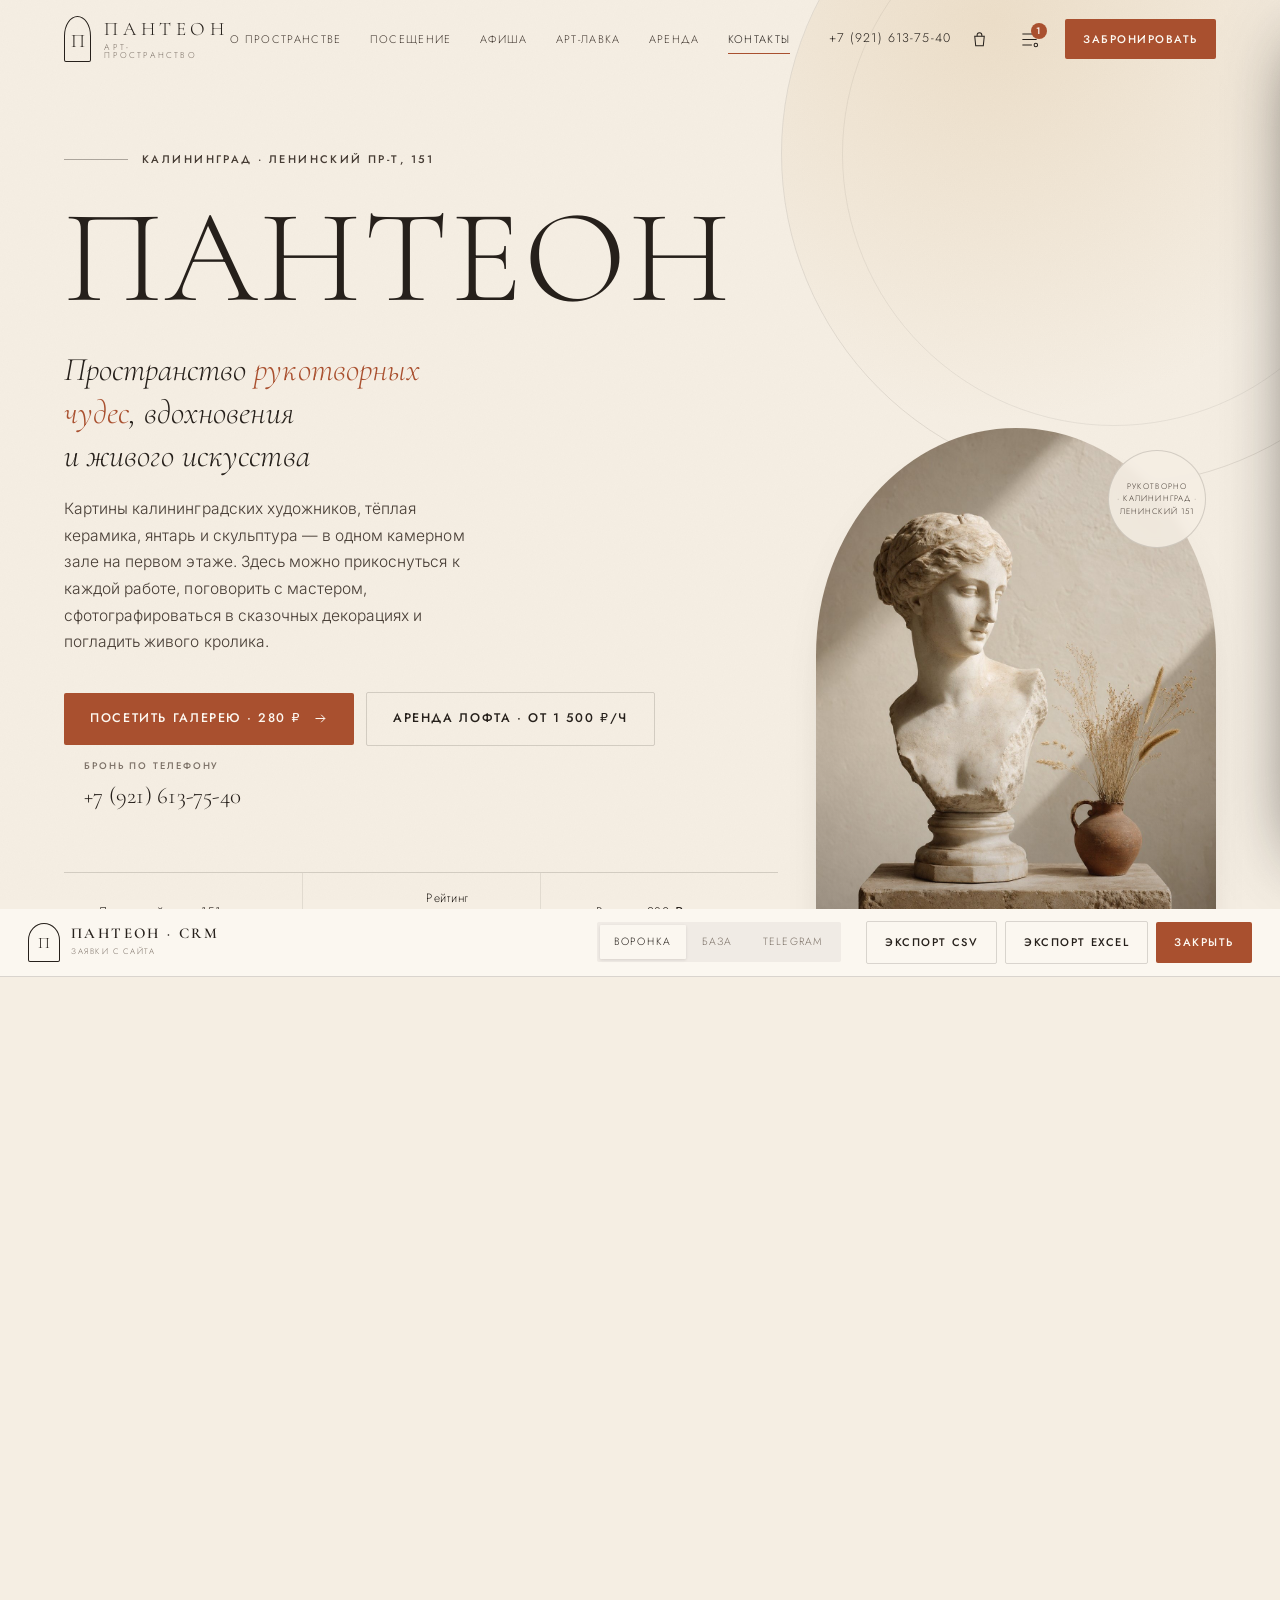
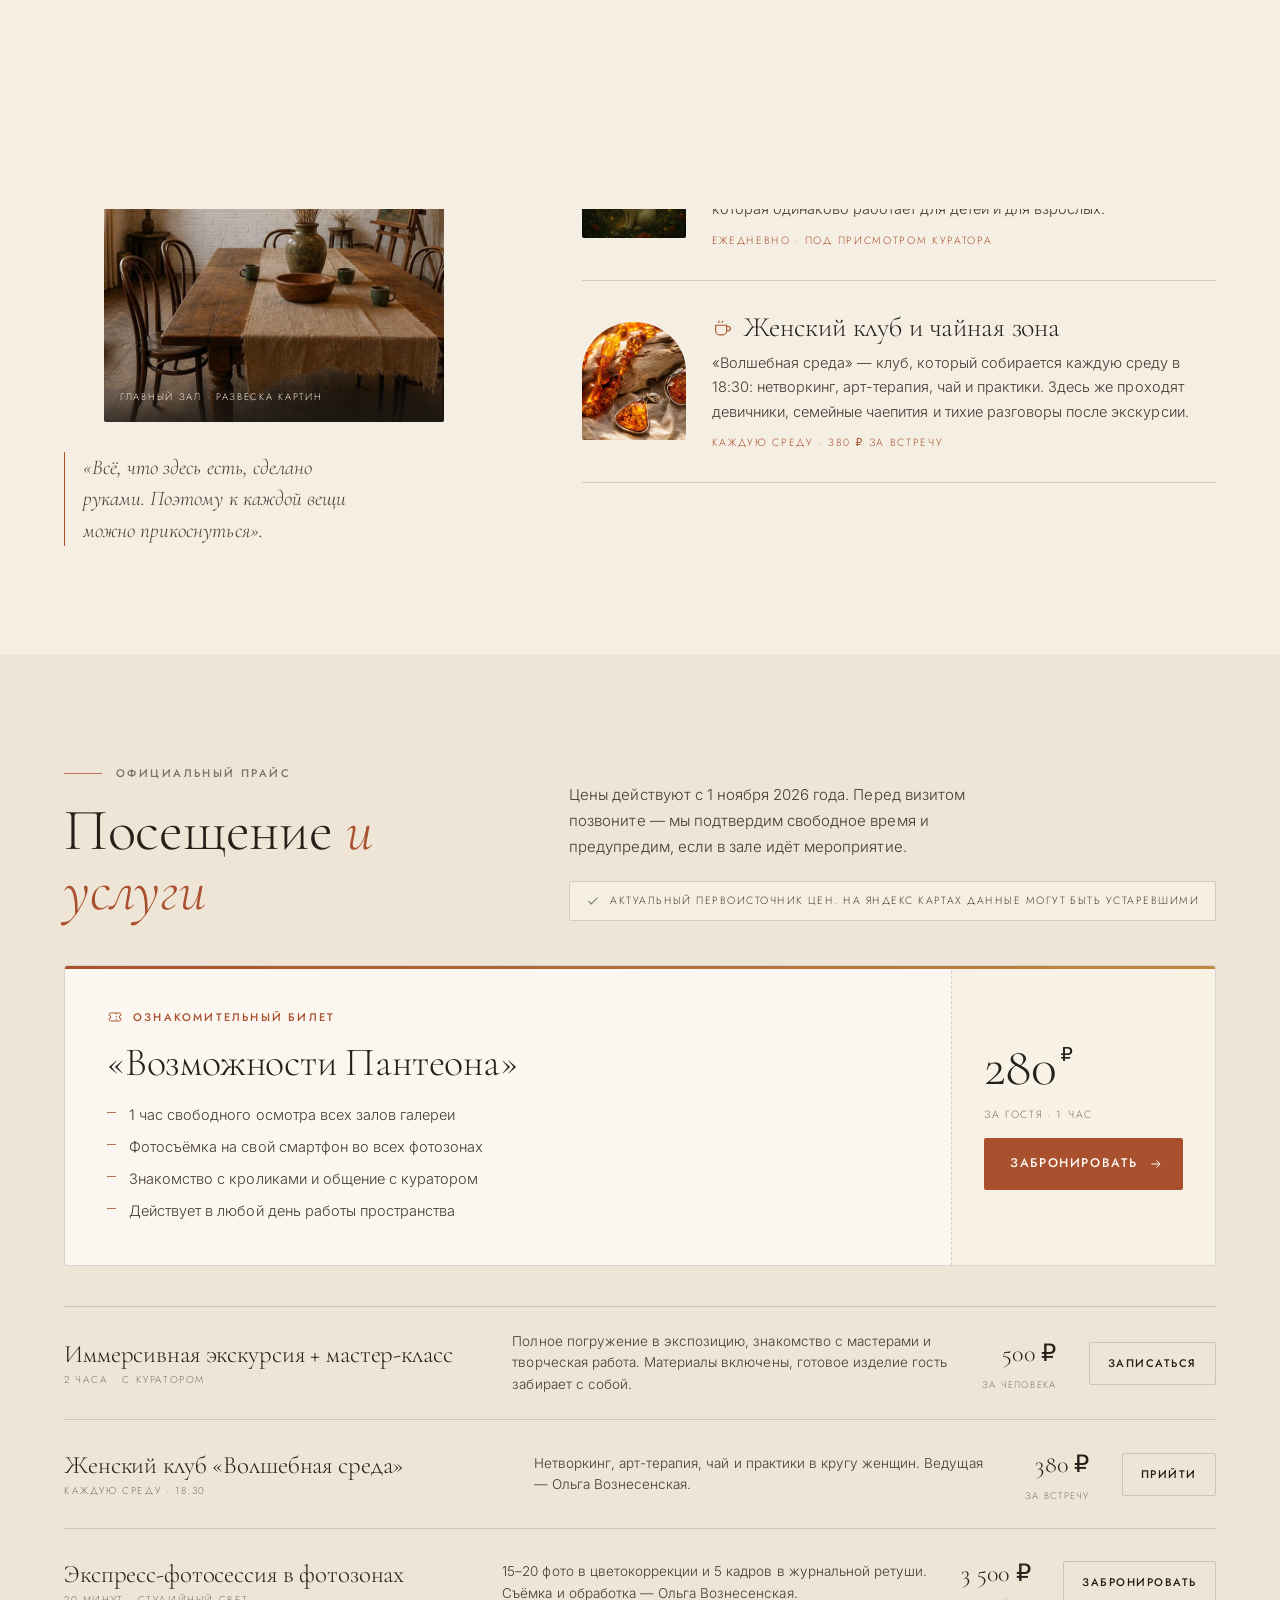
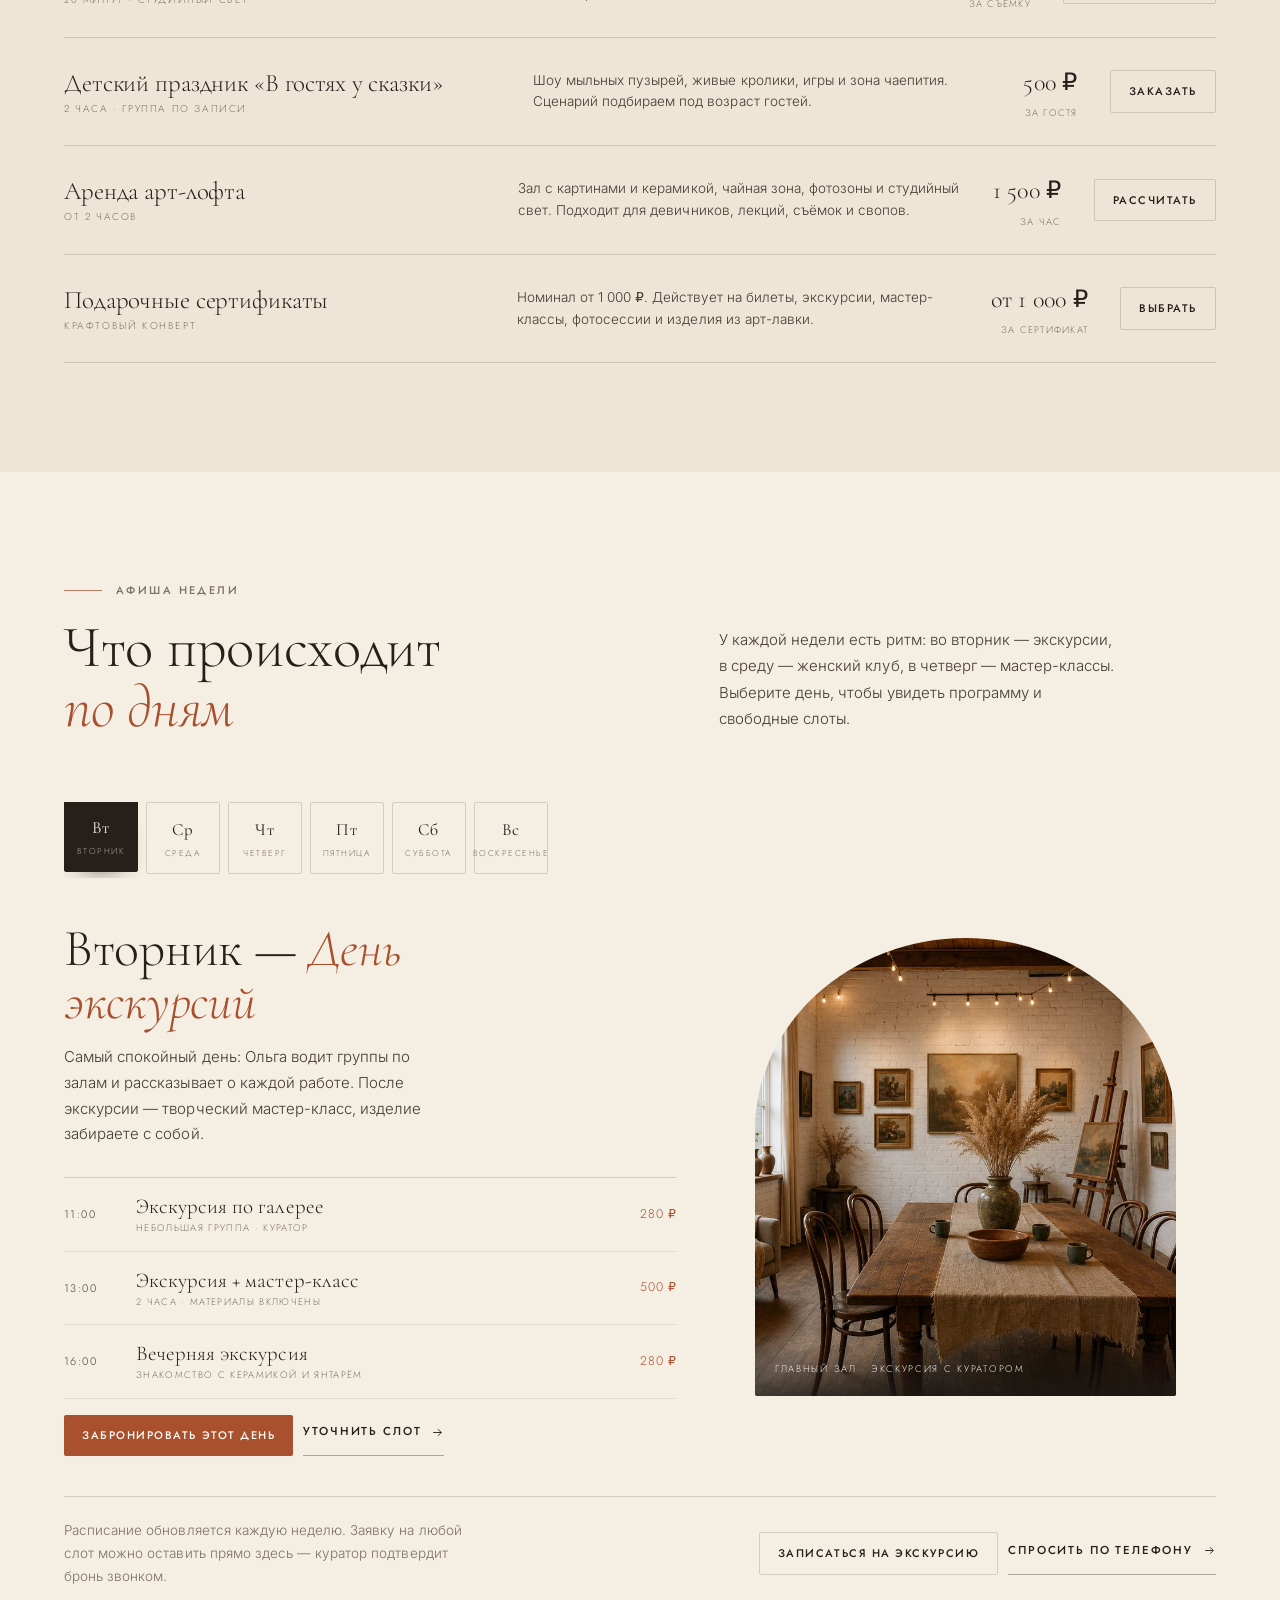
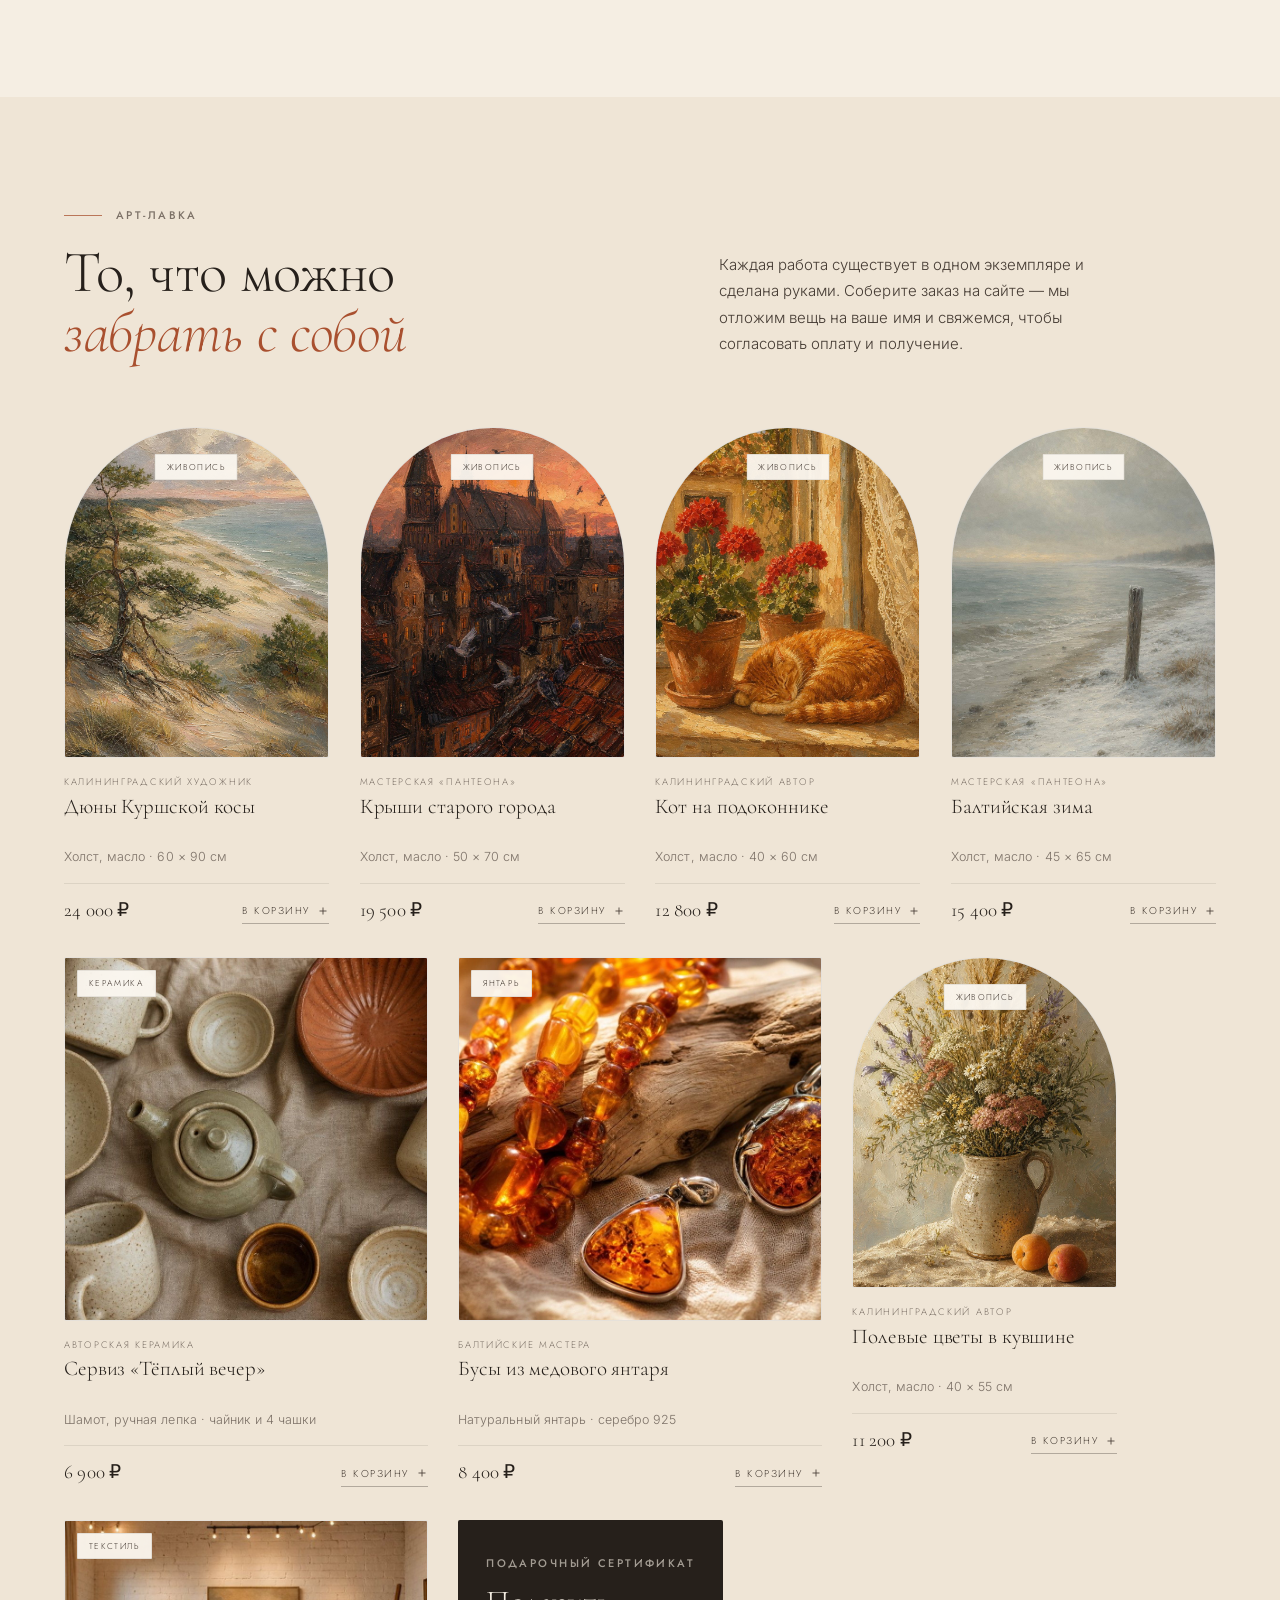
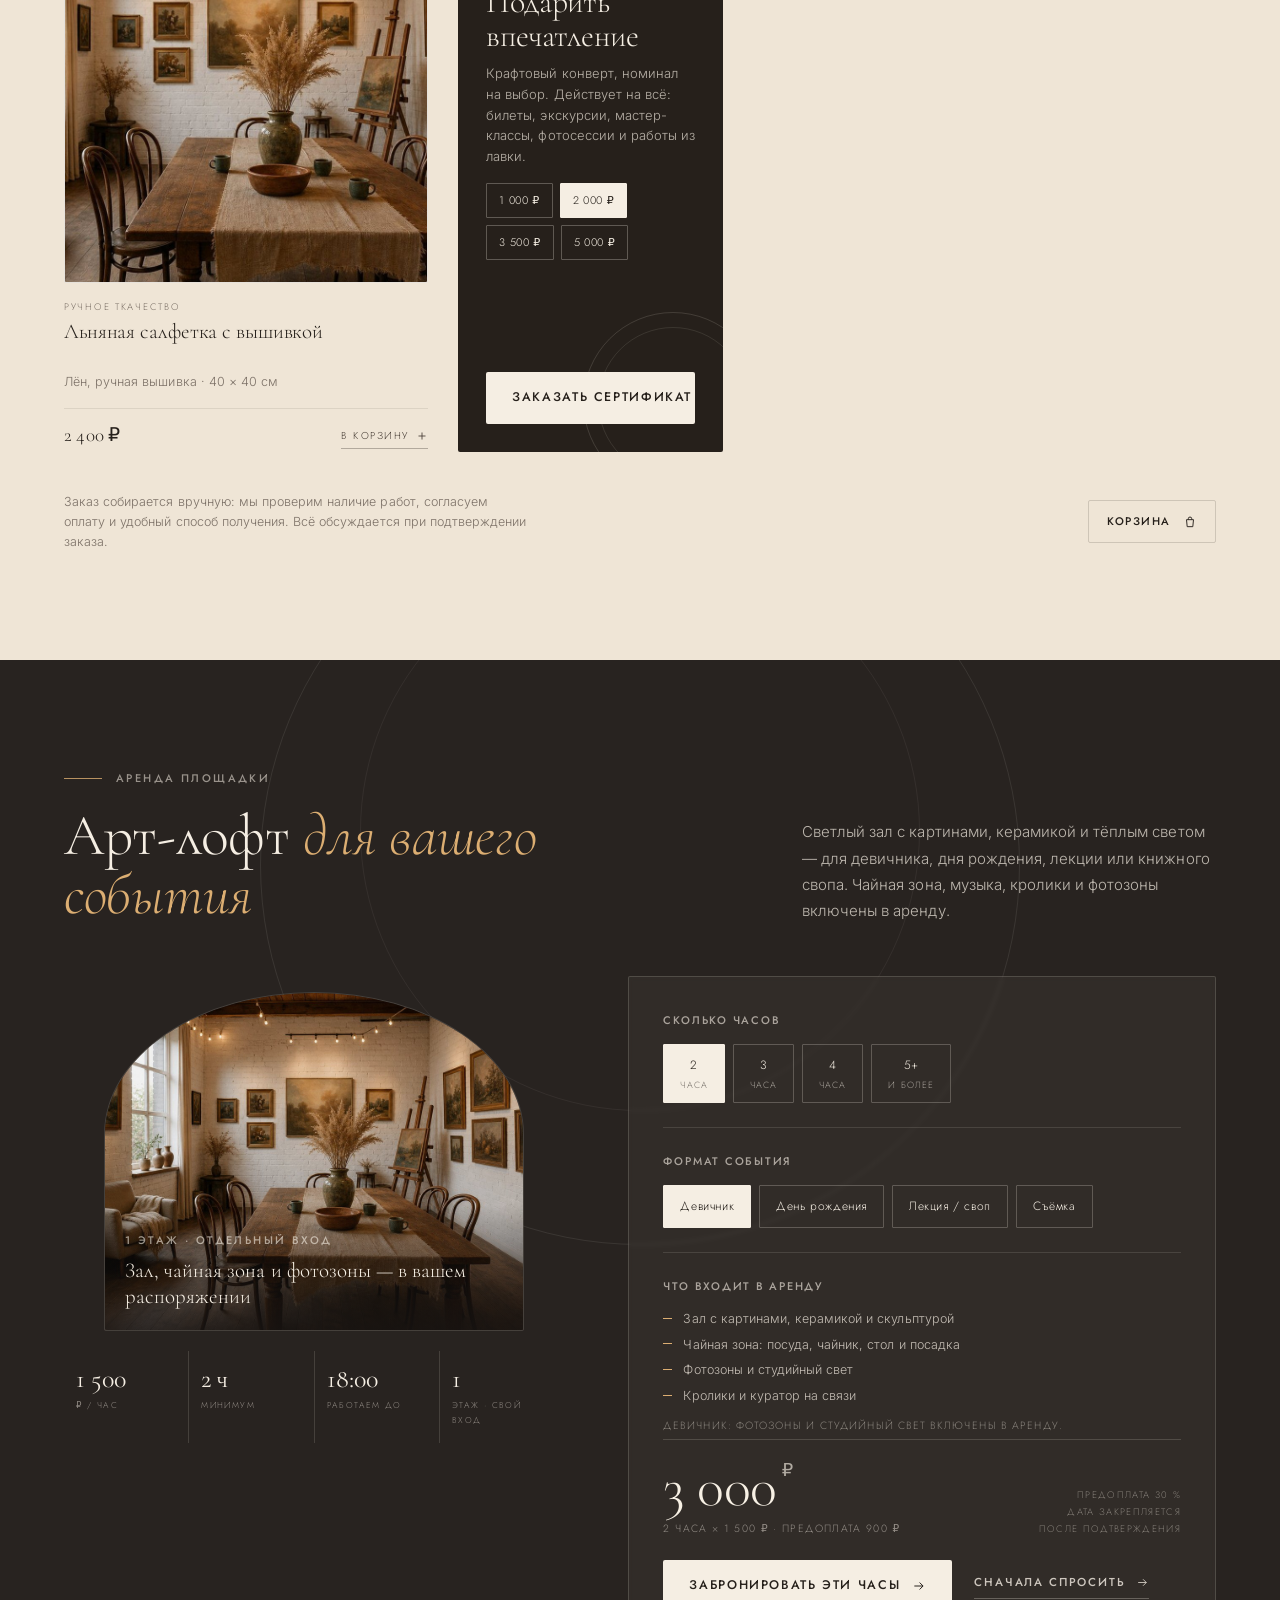
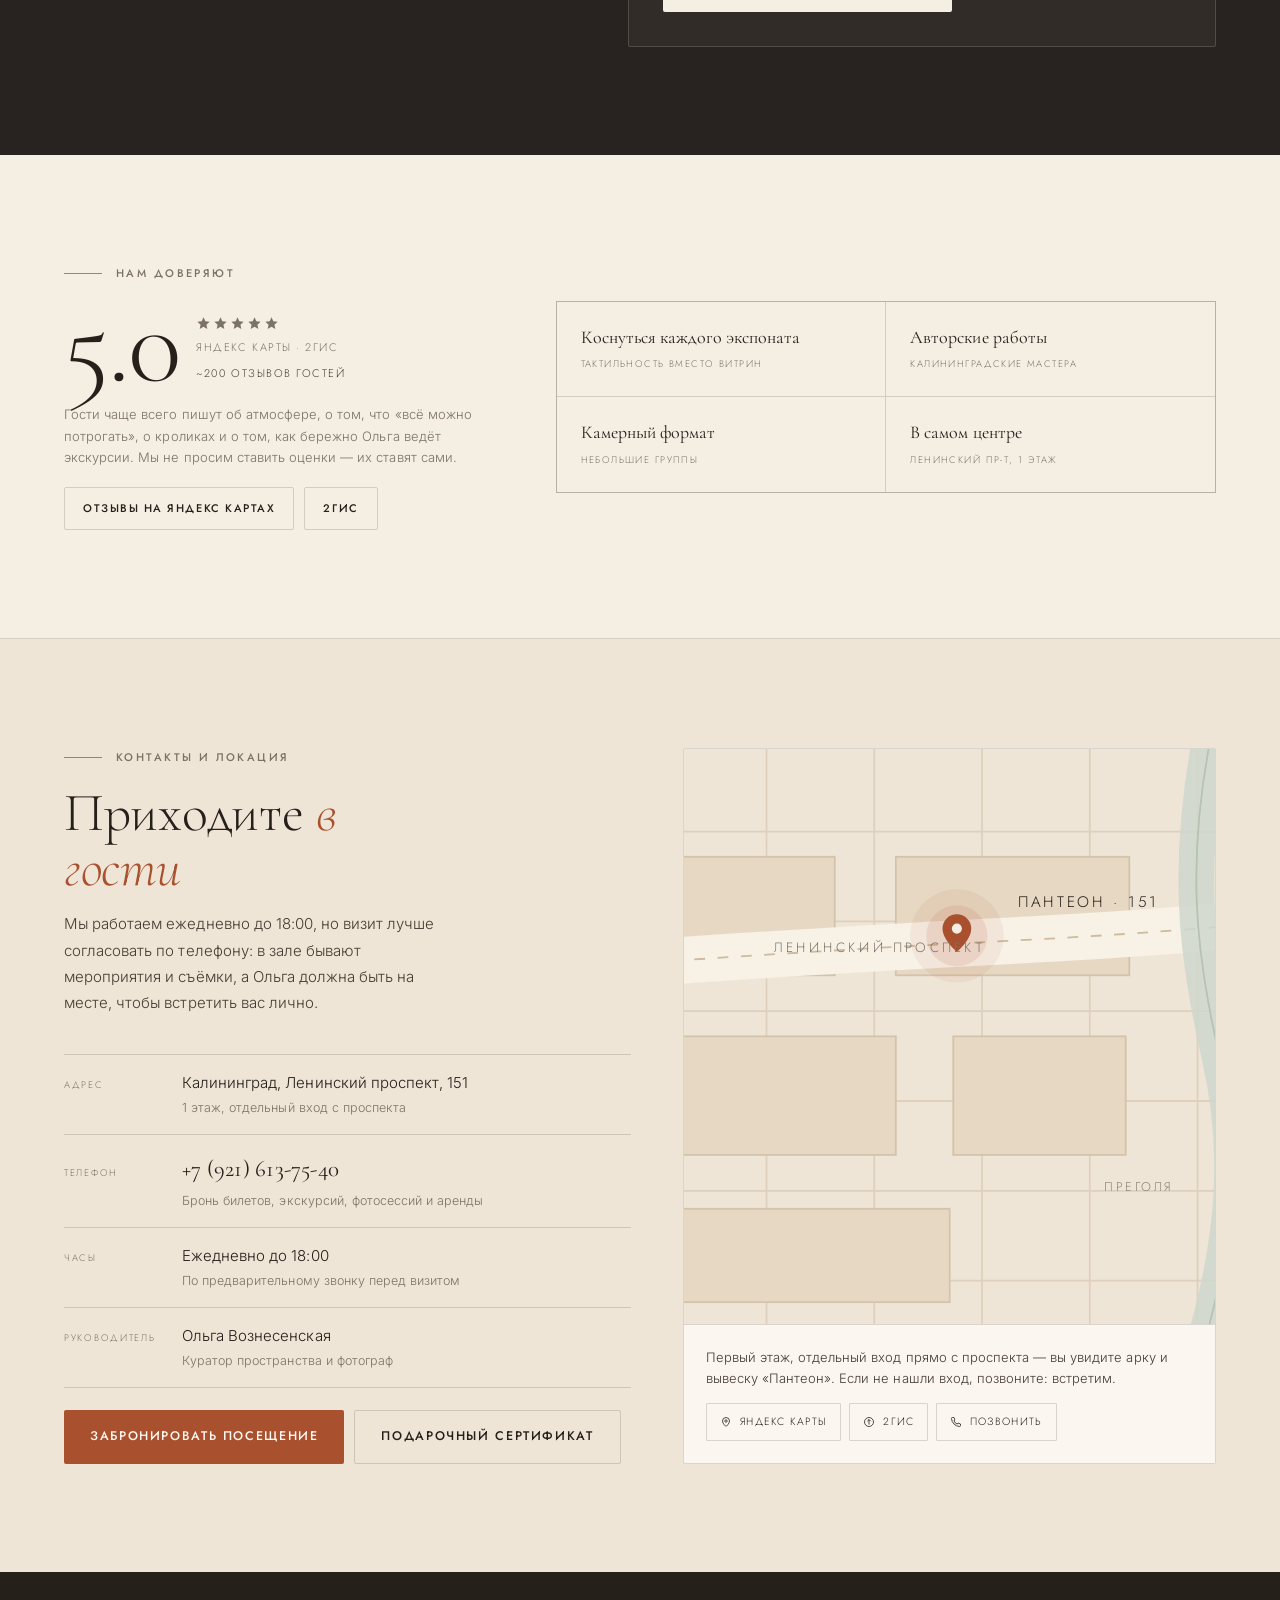
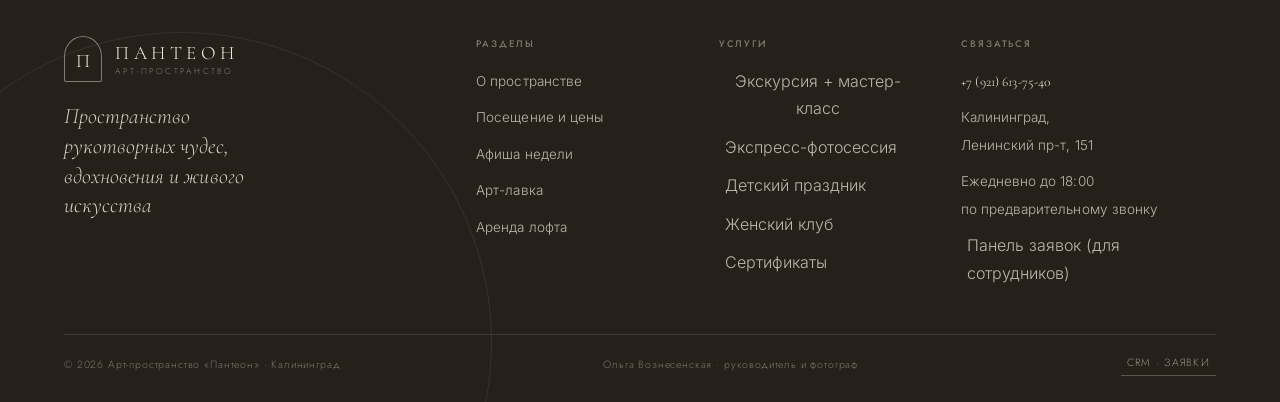
==== index.html @ 11e45462 "Pantheon: официальный сайт арт-пространства (Калининград)" ====
<!DOCTYPE html>
<html lang="ru">
<head>
<meta charset="utf-8">
<meta name="viewport" content="width=device-width, initial-scale=1">
<title>ПАНТЕОН — арт-пространство в Калининграде · Ленинский пр-т, 151</title>
<meta name="description" content="Арт-пространство «Пантеон» в центре Калининграда: галерея калининградских художников, авторская керамика и янтарь, сказочные фотозоны, живые кролики, мастер-классы, аренда арт-лофта. Вход от 280 ₽. Ленинский проспект, 151.">
<meta property="og:title" content="ПАНТЕОН — пространство рукотворных чудес, вдохновения и живого искусства">
<meta property="og:description" content="Картины калининградских мастеров, керамика, янтарь, фотозоны со студийным светом, живые кролики и чайная зона. Ленинский пр-т, 151. Рейтинг 5.0.">
<meta property="og:type" content="website">
<meta name="theme-color" content="#f5eee3">
<link rel="icon" href="data:image/svg+xml,%3Csvg xmlns='http://www.w3.org/2000/svg' viewBox='0 0 32 40'%3E%3Crect width='32' height='40' fill='%23f5eee3'/%3E%3Cpath d='M4 38V16a12 12 0 0 1 24 0v22' fill='none' stroke='%2326201b' stroke-width='1.4'/%3E%3Ctext x='16' y='30' font-family='Georgia,serif' font-size='16' text-anchor='middle' fill='%2326201b'%3EП%3C/text%3E%3C/svg%3E">
<link rel="stylesheet" href="assets/css/style.css">
<noscript><style>[data-rev]{opacity:1 !important;transform:none !important}.daychip,.btn,.modal,.crm{opacity:1}#priceList .prow{opacity:1}</style></noscript>
</head>
<body>

<a href="#about" class="sr">Перейти к содержимому</a>

<!-- ================= ШАПКА ================= -->
<header class="topbar" id="topbar">
  <div class="topbar__in">
    <a href="#top" class="brand" aria-label="Пантеон — на главную">
      <span class="brand__mark">П</span>
      <span class="brand__txt">
        <span class="brand__name">Пантеон</span>
        <span class="brand__sub">арт-пространство</span>
      </span>
    </a>

    <nav class="nav" aria-label="Основная навигация">
      <a href="#about">О пространстве</a>
      <a href="#price">Посещение</a>
      <a href="#afisha">Афиша</a>
      <a href="#shop">Арт-лавка</a>
      <a href="#rent">Аренда</a>
      <a href="#contacts">Контакты</a>
    </nav>

    <div class="topbar__acts">
      <span class="topbar__phone"><a href="tel:+79216137540">+7 (921) 613-75-40</a></span>
      <button class="icon-btn" data-open-cart aria-label="Корзина">
        <svg width="19" height="19" viewBox="0 0 24 24" fill="none" stroke="currentColor" stroke-width="1.3"><path d="M6 8h12l-1.2 12H7.2L6 8Z"/><path d="M9 8V6.5a3 3 0 0 1 6 0V8"/></svg>
        <span class="badge" data-cart-count>0</span>
      </button>
      <button class="icon-btn" data-open-crm aria-label="Панель заявок (CRM)" title="Панель заявок">
        <svg width="19" height="19" viewBox="0 0 24 24" fill="none" stroke="currentColor" stroke-width="1.3"><path d="M3 5h18M3 12h18M3 19h12"/><circle cx="20" cy="19" r="2.2"/></svg>
        <span class="badge" data-lead-count>0</span>
      </button>
      <button class="btn btn--sm hide-mob" data-book="visite" style="margin-left:6px">Забронировать</button>
      <button class="icon-btn burger" data-open-mnav aria-label="Меню">
        <svg width="20" height="20" viewBox="0 0 24 24" fill="none" stroke="currentColor" stroke-width="1.3"><path d="M4 8h16M4 16h16"/></svg>
      </button>
    </div>
  </div>
</header>

<!-- мобильное меню -->
<div class="mnav" id="mnav" aria-hidden="true">
  <div class="mnav__top">
    <a href="#top" class="brand">
      <span class="brand__mark">П</span>
      <span class="brand__txt"><span class="brand__name">Пантеон</span><span class="brand__sub">арт-пространство</span></span>
    </a>
    <button class="icon-btn" data-close-mnav aria-label="Закрыть меню">
      <svg width="20" height="20" viewBox="0 0 24 24" fill="none" stroke="currentColor" stroke-width="1.3"><path d="M6 6l12 12M18 6L6 18"/></svg>
    </button>
  </div>
  <nav class="mnav__list" aria-label="Мобильная навигация">
    <a href="#about">О пространстве</a>
    <a href="#price">Посещение и цены</a>
    <a href="#afisha">Афиша недели</a>
    <a href="#shop">Арт-лавка</a>
    <a href="#rent">Аренда лофта</a>
    <a href="#contacts">Контакты</a>
  </nav>
  <div class="mnav__foot">
    <a href="tel:+79216137540" style="font-family:var(--serif);font-size:24px">+7 (921) 613-75-40</a>
    <span style="color:var(--muted);letter-spacing:.04em">Калининград, Ленинский пр-т, 151 · ежедневно до 18:00</span>
    <button class="btn" data-book="visite" style="justify-content:center">Забронировать посещение</button>
  </div>
</div>

<main id="top">

<!-- ================= HERO ================= -->
<section class="hero">
  <div class="hero__oculus" aria-hidden="true"></div>
  <div class="wrap">
    <div class="hero__grid">
      <div class="hero__copy">
        <div class="hero__kicker" data-rev>
          <i></i>
          <span class="label label--ink">Калининград · Ленинский пр-т, 151</span>
        </div>

        <h1 class="hero__title" data-rev style="--d:60ms">
          <span class="row"><span>Пантеон</span></span>
        </h1>

        <p class="hero__slogan" data-rev style="--d:140ms">Пространство <span class="h">рукотворных чудес</span>, вдохновения и живого искусства</p>

        <p class="hero__lead" data-rev style="--d:200ms">Картины калининградских художников, тёплая керамика, янтарь и скульптура — в одном камерном зале на первом этаже. Здесь можно прикоснуться к каждой работе, поговорить с мастером, сфотографироваться в сказочных декорациях и погладить живого кролика.</p>

        <div class="hero__cta" data-rev style="--d:260ms">
          <button class="btn" data-book="visite">
            <span>Посетить галерею · 280 ₽</span>
            <svg width="15" height="15" viewBox="0 0 24 24" fill="none" stroke="currentColor" stroke-width="1.6"><path d="M4 12h15M13 6l6 6-6 6"/></svg>
          </button>
          <button class="btn btn--ghost" data-book="rent">Аренда лофта · от 1 500 ₽/ч</button>
          <span class="hero__phone">
            <span class="label">Бронь по телефону</span>
            <a href="tel:+79216137540">+7 (921) 613-75-40</a>
          </span>
        </div>

        <div class="plates" data-rev style="--d:320ms">
          <div class="plate">
            <svg class="plate__ico" viewBox="0 0 24 24" fill="none" stroke="currentColor" stroke-width="1.3"><path d="M12 21s7-5.4 7-11a7 7 0 1 0-14 0c0 5.6 7 11 7 11Z"/><circle cx="12" cy="10" r="2.6"/></svg>
            <span class="plate__t">Ленинский пр-т, 151<small>1 этаж, вход с проспекта</small></span>
          </div>
          <div class="plate">
            <span class="plate__rating">
              <span class="plate__score">5.0</span>
              <span class="stars" aria-hidden="true">
                <svg width="11" height="11" viewBox="0 0 24 24" fill="currentColor"><path d="m12 2 2.9 6.3 6.9.8-5.1 4.7 1.4 6.8L12 17.3 5.9 20.6l1.4-6.8L2.2 9.1l6.9-.8Z"/></svg>
                <svg width="11" height="11" viewBox="0 0 24 24" fill="currentColor"><path d="m12 2 2.9 6.3 6.9.8-5.1 4.7 1.4 6.8L12 17.3 5.9 20.6l1.4-6.8L2.2 9.1l6.9-.8Z"/></svg>
                <svg width="11" height="11" viewBox="0 0 24 24" fill="currentColor"><path d="m12 2 2.9 6.3 6.9.8-5.1 4.7 1.4 6.8L12 17.3 5.9 20.6l1.4-6.8L2.2 9.1l6.9-.8Z"/></svg>
                <svg width="11" height="11" viewBox="0 0 24 24" fill="currentColor"><path d="m12 2 2.9 6.3 6.9.8-5.1 4.7 1.4 6.8L12 17.3 5.9 20.6l1.4-6.8L2.2 9.1l6.9-.8Z"/></svg>
                <svg width="11" height="11" viewBox="0 0 24 24" fill="currentColor"><path d="m12 2 2.9 6.3 6.9.8-5.1 4.7 1.4 6.8L12 17.3 5.9 20.6l1.4-6.8L2.2 9.1l6.9-.8Z"/></svg>
              </span>
              <span class="plate__t" style="font-size:12px">Рейтинг<small>~200 отзывов · Яндекс и 2ГИС</small></span>
            </span>
          </div>
          <div class="plate">
            <svg class="plate__ico" viewBox="0 0 24 24" fill="none" stroke="currentColor" stroke-width="1.3"><path d="M3 8.5A2.5 2.5 0 0 1 5.5 6h13A2.5 2.5 0 0 1 21 8.5v1a2.5 2.5 0 0 0 0 5v1A2.5 2.5 0 0 1 18.5 18h-13A2.5 2.5 0 0 1 3 15.5v-1a2.5 2.5 0 0 0 0-5v-1Z"/><path d="M14 6v12" stroke-dasharray="2 2.4"/></svg>
            <span class="plate__t">Вход от 280 ₽<small>1 час, свободный осмотр</small></span>
          </div>
        </div>
      </div>

      <figure class="hero__fig" data-rev style="--d:180ms">
        <div class="hero__arch">
          <img src="assets/img/hero-sculpture.jpg" alt="Мраморный бюст и терракотовый сосуд в тёплом свете галерейного зала «Пантеона»" width="1200" height="1499">
        </div>
        <div class="hero__stamp">Рукотворно<br>· Калининград ·<br>Ленинский 151</div>
        <figcaption class="hero__figcap">Зал скульптуры и керамики · 1 этаж</figcaption>
      </figure>
    </div>
  </div>

  <div class="strip" aria-hidden="true">
    <div class="strip__track">
      <span class="strip__item">Живопись калининградских художников</span>
      <span class="strip__item">Авторская керамика</span>
      <span class="strip__item">Балтийский янтарь</span>
      <span class="strip__item">Скульптура</span>
      <span class="strip__item">Текстиль ручной работы</span>
      <span class="strip__item">Живые кролики</span>
      <span class="strip__item">Живопись калининградских художников</span>
      <span class="strip__item">Авторская керамика</span>
      <span class="strip__item">Балтийский янтарь</span>
      <span class="strip__item">Скульптура</span>
      <span class="strip__item">Текстиль ручной работы</span>
      <span class="strip__item">Живые кролики</span>
    </div>
  </div>
</section>

<!-- ================= О ПРОСТРАНСТВЕ ================= -->
<section class="section about" id="about">
  <div class="wrap">
    <div class="about__layout">
      <div class="about__intro">
        <div class="sec-title-line" data-rev>
          <span class="label">О пространстве</span>
        </div>
        <h2 class="sec-head__title" data-rev style="--d:60ms">Четыре грани <em>«Пантеона»</em></h2>
        <p class="sec-head__aside" data-rev style="--d:120ms">Мы собрали под одной аркой то, что обычно существует по отдельности: выставочный зал, фотозоны со студийным светом, живых кроликов и тёплую чайную комнату. Ольга Вознесенская — руководитель и фотограф пространства — сама встречает гостей и ведёт экскурсии.</p>
        <figure class="about__photo arch" data-rev style="--d:180ms">
          <img src="assets/img/loft-vert.jpg" alt="Зал «Пантеона»: белые кирпичные стены с картинами, деревянный стол и тёплый свет" width="760" height="974">
          <figcaption class="fig-note">Главный зал · развеска картин</figcaption>
        </figure>
        <p class="about__quote" data-rev style="--d:220ms">«Всё, что здесь есть, сделано руками. Поэтому к каждой вещи можно прикоснуться».</p>
      </div>

      <div class="facets">
        <article class="facet" data-rev>
          <span class="facet__thumb"><img src="assets/img/painting-city.jpg" alt="Картина с крышами старого города" width="900" height="1350" loading="lazy"></span>
          <div class="facet__body">
            <h3 class="facet__title"><i aria-hidden="true"><svg viewBox="0 0 24 24" fill="none" stroke="currentColor" stroke-width="1.2"><path d="M12 3a9 9 0 1 0 0 18c1.3 0 2-1 2-2s-.9-1.6-.9-2.4c0-.8.6-1.4 1.5-1.4H18a3 3 0 0 0 3-3 9 9 0 0 0-9-6.2Z"/><circle cx="7.6" cy="11" r="1.1"/><circle cx="11" cy="7.2" r="1.1"/><circle cx="15.4" cy="9" r="1.1"/></svg></i> Картинная галерея</h3>
            <p class="facet__desc">Живопись и графика калининградских мастеров: балтийские дюны, старая архитектура, тихая повседневность. Работы висят свободно, без витрин — можно подойти, рассмотреть мазок и обсудить его с автором.</p>
            <p class="facet__meta">Свободная развеска · без витрин</p>
          </div>
        </article>

        <article class="facet" data-rev style="--d:60ms">
          <span class="facet__thumb"><img src="assets/img/loft-vert.jpg" alt="Фотозона в интерьере арт-пространства" width="760" height="974" loading="lazy"></span>
          <div class="facet__body">
            <h3 class="facet__title"><i aria-hidden="true"><svg viewBox="0 0 24 24" fill="none" stroke="currentColor" stroke-width="1.2"><path d="M3 8.6A1.6 1.6 0 0 1 4.6 7h2.2l1.3-2h7.8l1.3 2h2.2A1.6 1.6 0 0 1 21 8.6v9.8A1.6 1.6 0 0 1 19.4 20H4.6A1.6 1.6 0 0 1 3 18.4V8.6Z"/><circle cx="12" cy="13.4" r="3.3"/></svg></i> Сказочные фотозоны</h3>
            <p class="facet__desc">Несколько готовых декораций со студийным светом: цветочные арки, винтажная мебель, сухоцветы и живописные фоны. Снимайте на телефон свободно или закажите экспресс-съёмку у Ольги.</p>
            <p class="facet__meta">Фото на смартфон включено в билет</p>
          </div>
        </article>

        <article class="facet" data-rev style="--d:120ms">
          <span class="facet__thumb"><img src="assets/img/painting-rabbit.jpg" alt="Картина с белым кроликом в саду" width="900" height="1350" loading="lazy"></span>
          <div class="facet__body">
            <h3 class="facet__title"><i aria-hidden="true"><svg viewBox="0 0 24 24" fill="none" stroke="currentColor" stroke-width="1.2"><path d="M8.4 10.6C7 8.5 6.6 4.6 8.2 3.4c1.5 1.1 2.1 4 1.9 6.2"/><path d="M14 10.8c.6-2.6 2-5.6 3.6-4.7 1.5 1 .9 4.4-.6 5.9"/><path d="M12 10.6c3.1 0 5.6 2.4 5.6 5.2S15.3 21 12 21s-5.6-2.4-5.6-5.2 2.5-5.2 5.6-5.2Z"/><circle cx="9.9" cy="15" r=".7" fill="currentColor" stroke="none"/><circle cx="14.1" cy="15" r=".7" fill="currentColor" stroke="none"/><path d="M12 16.6v1.4"/></svg></i> Живые кролики</h3>
            <p class="facet__desc">Ручные пушистые кролики живут прямо в зале. Их можно погладить, подержать на руках и сфотографировать — тактильная радость, которая одинаково работает для детей и для взрослых.</p>
            <p class="facet__meta">Ежедневно · под присмотром куратора</p>
          </div>
        </article>

        <article class="facet" data-rev style="--d:180ms">
          <span class="facet__thumb"><img src="assets/img/amber-sq.jpg" alt="Янтарные украшения на льняной ткани" width="800" height="800" loading="lazy"></span>
          <div class="facet__body">
            <h3 class="facet__title"><i aria-hidden="true"><svg viewBox="0 0 24 24" fill="none" stroke="currentColor" stroke-width="1.2"><path d="M4 9h12v6.2A4.3 4.3 0 0 1 11.7 19.5H8.3A4.3 4.3 0 0 1 4 15.2V9Z"/><path d="M16 10.4h1.7a2.3 2.3 0 0 1 0 4.6H16"/><path d="M7 6.2c0-.9 1-1.1 1-2M10.6 6.2c0-.9 1-1.1 1-2"/></svg></i> Женский клуб и чайная зона</h3>
            <p class="facet__desc">«Волшебная среда» — клуб, который собирается каждую среду в 18:30: нетворкинг, арт-терапия, чай и практики. Здесь же проходят девичники, семейные чаепития и тихие разговоры после экскурсии.</p>
            <p class="facet__meta">Каждую среду · 380 ₽ за встречу</p>
          </div>
        </article>
      </div>
    </div>
  </div>
</section>

<!-- ================= ПРАЙС ================= -->
<section class="section price" id="price">
  <div class="wrap">
    <div class="price__head" style="margin-bottom:clamp(28px,3.6vw,44px)">
      <div>
        <div class="sec-title-line" data-rev>
          <span class="label">Официальный прайс</span>
        </div>
        <h2 class="sec-head__title" data-rev style="--d:60ms">Посещение <em>и услуги</em></h2>
      </div>
      <div data-rev style="--d:120ms">
        <p class="sec-head__aside" style="margin-bottom:14px">Цены действуют с 1 ноября 2026 года. Перед визитом позвоните — мы подтвердим свободное время и предупредим, если в зале идёт мероприятие.</p>
        <span class="price__note">
          <svg width="14" height="14" viewBox="0 0 24 24" fill="none" stroke="currentColor" stroke-width="1.8"><path d="M20 6 9 17l-5-5"/></svg>
          Актуальный первоисточник цен. На Яндекс Картах данные могут быть устаревшими
        </span>
      </div>
    </div>

    <!-- главный билет -->
    <div class="ticket" data-rev>
      <div class="ticket__main">
        <span class="ticket__tag">
          <svg width="16" height="16" viewBox="0 0 24 24" fill="none" stroke="currentColor" stroke-width="1.4"><path d="M3 8.5A2.5 2.5 0 0 1 5.5 6h13A2.5 2.5 0 0 1 21 8.5v1a2.5 2.5 0 0 0 0 5v1A2.5 2.5 0 0 1 18.5 18h-13A2.5 2.5 0 0 1 3 15.5v-1a2.5 2.5 0 0 0 0-5v-1Z"/><path d="M14 6v12" stroke-dasharray="2 2.4"/></svg>
          <span class="label" style="color:inherit;letter-spacing:.2em">Ознакомительный билет</span>
        </span>
        <h3 class="ticket__title">«Возможности Пантеона»</h3>
        <ul class="ticket__list">
          <li>1 час свободного осмотра всех залов галереи</li>
          <li>Фотосъёмка на свой смартфон во всех фотозонах</li>
          <li>Знакомство с кроликами и общение с куратором</li>
          <li>Действует в любой день работы пространства</li>
        </ul>
      </div>
      <div class="ticket__side">
        <div class="ticket__price">280<sup>₽</sup></div>
        <div class="ticket__unit">за гостя · 1 час</div>
        <button class="btn btn--full" data-book="visite">
          <span>Забронировать</span>
          <svg width="14" height="14" viewBox="0 0 24 24" fill="none" stroke="currentColor" stroke-width="1.7"><path d="M4 12h15M13 6l6 6-6 6"/></svg>
        </button>
      </div>
    </div>

    <!-- список услуг -->
    <div class="plist" id="priceList"></div>
  </div>
</section>

<!-- ================= АФИША ================= -->
<section class="section afisha" id="afisha">
  <div class="wrap">
    <div class="sec-head">
      <div>
        <div class="sec-title-line" data-rev>
          <span class="label">Афиша недели</span>
        </div>
        <h2 class="sec-head__title" data-rev style="--d:60ms">Что происходит <em>по дням</em></h2>
      </div>
      <p class="sec-head__aside" data-rev style="--d:120ms">У каждой недели есть ритм: во вторник — экскурсии, в среду — женский клуб, в четверг — мастер-классы. Выберите день, чтобы увидеть программу и свободные слоты.</p>
    </div>

    <div class="daynav" id="daynav" role="tablist" aria-label="Дни недели" data-rev></div>

    <div class="afisha__panel" id="afishaPanel" aria-live="polite">
      <div>
        <h3 class="afisha__day" id="afDayTitle"></h3>
        <p class="afisha__daydesc" id="afDayDesc"></p>
        <div class="afisha__slots" id="afSlots"></div>
      </div>
      <figure class="afisha__fig">
        <div class="arch">
          <img id="afImg" src="assets/img/loft.jpg" alt="Атмосфера «Пантеона»" width="1200" height="800">
          <div class="fig-note" id="afImgNote">Атмосфера «Пантеона»</div>
        </div>
      </figure>
    </div>

    <div class="afisha__foot" data-rev>
      <p>Расписание обновляется каждую неделю. Заявку на любой слот можно оставить прямо здесь — куратор подтвердит бронь звонком.</p>
      <div style="display:flex;gap:10px;flex-wrap:wrap">
        <button class="btn btn--ghost btn--sm" data-book="excursion">Записаться на экскурсию</button>
        <a class="link-u" href="tel:+79216137540">Спросить по телефону
          <svg width="13" height="13" viewBox="0 0 24 24" fill="none" stroke="currentColor" stroke-width="1.7"><path d="M4 12h15M13 6l6 6-6 6"/></svg>
        </a>
      </div>
    </div>
  </div>
</section>

<!-- ================= АРТ-ЛАВКА ================= -->
<section class="section shop" id="shop">
  <div class="wrap">
    <div class="sec-head">
      <div>
        <div class="sec-title-line" data-rev>
          <span class="label">Арт-лавка</span>
        </div>
        <h2 class="sec-head__title" data-rev style="--d:60ms">То, что можно <em>забрать с собой</em></h2>
      </div>
      <p class="sec-head__aside" data-rev style="--d:120ms">Каждая работа существует в одном экземпляре и сделана руками. Соберите заказ на сайте — мы отложим вещь на ваше имя и свяжемся, чтобы согласовать оплату и получение.</p>
    </div>

    <div class="shelf" id="shelf"></div>

    <div class="shop__foot" data-rev>
      <p>Заказ собирается вручную: мы проверим наличие работ, согласуем оплату и удобный способ получения. Всё обсуждается при подтверждении заказа.</p>
      <button class="btn btn--ghost btn--sm" data-open-cart>
        Корзина
        <svg width="14" height="14" viewBox="0 0 24 24" fill="none" stroke="currentColor" stroke-width="1.6"><path d="M6 8h12l-1.2 12H7.2L6 8Z"/><path d="M9 8V6.5a3 3 0 0 1 6 0V8"/></svg>
      </button>
    </div>
  </div>
</section>

<!-- ================= АРЕНДА ================= -->
<section class="section rent" id="rent">
  <div class="wrap">
    <div class="rent__head">
      <div>
        <div class="sec-title-line" data-rev>
          <span class="label">Аренда площадки</span>
        </div>
        <h2 class="rent__title" data-rev style="--d:60ms">Арт-лофт <em>для вашего события</em></h2>
      </div>
      <p class="rent__lead" data-rev style="--d:120ms">Светлый зал с картинами, керамикой и тёплым светом — для девичника, дня рождения, лекции или книжного свопа. Чайная зона, музыка, кролики и фотозоны включены в аренду.</p>
    </div>

    <div class="rent__grid">
      <div data-rev>
        <figure class="rent__fig">
          <img src="assets/img/loft.jpg" alt="Арт-лофт «Пантеона»: длинный деревянный стол, картины на кирпичной стене, мягкий дневной свет" width="1200" height="800" loading="lazy">
          <figcaption class="fig-note">
            <span class="label">1 этаж · отдельный вход</span>
            <p>Зал, чайная зона и фотозоны — в вашем распоряжении</p>
          </figcaption>
        </figure>
        <div class="rent__facts">
          <div class="rent__fact"><b>1 500</b><span>₽ / час</span></div>
          <div class="rent__fact"><b>2 ч</b><span>минимум</span></div>
          <div class="rent__fact"><b>18:00</b><span>работаем до</span></div>
          <div class="rent__fact"><b>1</b><span>этаж · свой вход</span></div>
        </div>
      </div>

      <div class="calc" data-rev style="--d:100ms">
        <div class="calc__step">
          <div class="calc__legend"><b>Сколько часов</b></div>
          <div class="calc__opts" id="calcHours"></div>
        </div>
        <div class="calc__step">
          <div class="calc__legend"><b>Формат события</b></div>
          <div class="calc__opts" id="calcFormat"></div>
        </div>
        <div class="calc__step" style="padding-bottom:0;margin-bottom:0;border-bottom:0">
          <div class="calc__legend"><b>Что входит в аренду</b></div>
          <ul class="calc__incl">
            <li>Зал с картинами, керамикой и скульптурой</li>
            <li>Чайная зона: посуда, чайник, стол и посадка</li>
            <li>Фотозоны и студийный свет</li>
            <li>Кролики и куратор на связи</li>
          </ul>
          <p class="calc__note" id="calcFormatNote">Девичник: фотозоны и студийный свет включены в аренду.</p>
        </div>
        <div class="calc__total">
          <div>
            <div class="calc__sum" id="calcSum">3 000<sup>₽</sup></div>
            <div class="calc__hint" id="calcHint">2 часа × 1 500 ₽ · предоплата 900 ₽</div>
          </div>
          <div class="calc__terms">Предоплата 30 %<br>Дата закрепляется<br>после подтверждения</div>
        </div>
        <div class="calc__actions">
          <button class="btn btn--paper" id="calcBook">
            Забронировать эти часы
            <svg width="14" height="14" viewBox="0 0 24 24" fill="none" stroke="currentColor" stroke-width="1.7"><path d="M4 12h15M13 6l6 6-6 6"/></svg>
          </button>
          <a class="link-u" href="tel:+79216137540" style="color:rgba(245,238,227,.8)">Сначала спросить
            <svg width="13" height="13" viewBox="0 0 24 24" fill="none" stroke="currentColor" stroke-width="1.7"><path d="M4 12h15M13 6l6 6-6 6"/></svg>
          </a>
        </div>
      </div>
    </div>
  </div>
</section>

<!-- ================= ДОВЕРИЕ ================= -->
<section class="section trust">
  <div class="wrap">
    <div class="trust__grid">
      <div data-rev>
        <div class="sec-title-line">
          <span class="label">Нам доверяют</span>
        </div>
        <div class="trust__score">
          <span class="trust__num">5.0</span>
          <span class="trust__meta">
            <span class="stars">
              <svg width="15" height="15" viewBox="0 0 24 24" fill="currentColor"><path d="m12 2 2.9 6.3 6.9.8-5.1 4.7 1.4 6.8L12 17.3 5.9 20.6l1.4-6.8L2.2 9.1l6.9-.8Z"/></svg>
              <svg width="15" height="15" viewBox="0 0 24 24" fill="currentColor"><path d="m12 2 2.9 6.3 6.9.8-5.1 4.7 1.4 6.8L12 17.3 5.9 20.6l1.4-6.8L2.2 9.1l6.9-.8Z"/></svg>
              <svg width="15" height="15" viewBox="0 0 24 24" fill="currentColor"><path d="m12 2 2.9 6.3 6.9.8-5.1 4.7 1.4 6.8L12 17.3 5.9 20.6l1.4-6.8L2.2 9.1l6.9-.8Z"/></svg>
              <svg width="15" height="15" viewBox="0 0 24 24" fill="currentColor"><path d="m12 2 2.9 6.3 6.9.8-5.1 4.7 1.4 6.8L12 17.3 5.9 20.6l1.4-6.8L2.2 9.1l6.9-.8Z"/></svg>
              <svg width="15" height="15" viewBox="0 0 24 24" fill="currentColor"><path d="m12 2 2.9 6.3 6.9.8-5.1 4.7 1.4 6.8L12 17.3 5.9 20.6l1.4-6.8L2.2 9.1l6.9-.8Z"/></svg>
            </span>
            <span>Яндекс Карты · 2ГИС</span>
            <span style="color:var(--ink-soft)">~200 отзывов гостей</span>
          </span>
        </div>
        <p class="trust__note">Гости чаще всего пишут об атмосфере, о том, что «всё можно потрогать», о кроликах и о том, как бережно Ольга ведёт экскурсии. Мы не просим ставить оценки — их ставят сами.</p>
        <div style="display:flex;gap:10px;flex-wrap:wrap;margin-top:18px">
          <a class="btn btn--ghost btn--sm" href="https://yandex.ru/maps/?text=Калининград%20Ленинский%20проспект%20151%20Пантеон" target="_blank" rel="noopener">Отзывы на Яндекс Картах</a>
          <a class="btn btn--ghost btn--sm" href="https://2gis.ru/kaliningrad/search/Ленинский%20проспект%20151" target="_blank" rel="noopener">2ГИС</a>
        </div>
      </div>

      <div class="trust__cards" data-rev style="--d:100ms">
        <div class="trust__card"><b>Коснуться каждого экспоната</b><span>тактильность вместо витрин</span></div>
        <div class="trust__card"><b>Авторские работы</b><span>калининградские мастера</span></div>
        <div class="trust__card"><b>Камерный формат</b><span>небольшие группы</span></div>
        <div class="trust__card"><b>В самом центре</b><span>Ленинский пр-т, 1 этаж</span></div>
      </div>
    </div>
  </div>
</section>

<!-- ================= КОНТАКТЫ ================= -->
<section class="section contacts" id="contacts">
  <div class="wrap">
    <div class="contacts__grid">
      <div>
        <div class="sec-title-line" data-rev>
          <span class="label">Контакты и локация</span>
        </div>
        <h2 class="contacts__title" data-rev style="--d:60ms">Приходите <em>в гости</em></h2>
        <p class="sec-head__aside" style="margin-top:16px" data-rev style="--d:100ms">Мы работаем ежедневно до 18:00, но визит лучше согласовать по телефону: в зале бывают мероприятия и съёмки, а Ольга должна быть на месте, чтобы встретить вас лично.</p>

        <dl class="cinfo" data-rev style="--d:140ms">
          <div class="cinfo__row">
            <dt>Адрес</dt>
            <dd>Калининград, Ленинский проспект, 151
              <small>1 этаж, отдельный вход с проспекта</small>
            </dd>
          </div>
          <div class="cinfo__row">
            <dt>Телефон</dt>
            <dd><strong><a href="tel:+79216137540">+7 (921) 613-75-40</a></strong>
              <small>Бронь билетов, экскурсий, фотосессий и аренды</small>
            </dd>
          </div>
          <div class="cinfo__row">
            <dt>Часы</dt>
            <dd>Ежедневно до 18:00
              <small>По предварительному звонку перед визитом</small>
            </dd>
          </div>
          <div class="cinfo__row">
            <dt>Руководитель</dt>
            <dd>Ольга Вознесенская
              <small>Куратор пространства и фотограф</small>
            </dd>
          </div>
        </dl>

        <div style="display:flex;gap:10px;flex-wrap:wrap;margin-top:22px" data-rev>
          <button class="btn" data-book="visite">Забронировать посещение</button>
          <button class="btn btn--ghost" data-book="cert">Подарочный сертификат</button>
        </div>
      </div>

      <div class="mapcard" data-rev style="--d:120ms">
        <div class="mapcard__art">
          <svg viewBox="0 0 420 320" preserveAspectRatio="xMidYMid slice" role="img" aria-label="Схема расположения арт-пространства на Ленинском проспекте, 151">
            <rect width="420" height="320" fill="#efe5d6"/>
            <g stroke="#ded0bd" stroke-width="1">
              <path d="M0 46h420M0 96h420M0 146h420M0 196h420M0 246h420M0 296h420"/>
              <path d="M48 0v320M108 0v320M168 0v320M228 0v320M288 0v320M348 0v320"/>
            </g>
            <rect x="60" y="60" width="86" height="66" fill="#e6d8c2" stroke="#d4c3ab"/>
            <rect x="180" y="60" width="130" height="66" fill="#e6d8c2" stroke="#d4c3ab"/>
            <rect x="60" y="160" width="120" height="66" fill="#e6d8c2" stroke="#d4c3ab"/>
            <rect x="212" y="160" width="96" height="66" fill="#e6d8c2" stroke="#d4c3ab"/>
            <rect x="60" y="256" width="150" height="52" fill="#e6d8c2" stroke="#d4c3ab"/>
            <path d="M-10 122C60 118 140 112 220 108s140-8 210-16" stroke="#f7f1e6" stroke-width="26" fill="none"/>
            <path d="M-10 122C60 118 140 112 220 108s140-8 210-16" stroke="#cdba9f" stroke-width="1" fill="none" stroke-dasharray="6 7"/>
            <path d="M356 -10c-14 70-10 120 4 180s6 110-8 160" stroke="#cfd8cd" stroke-width="20" fill="none" opacity=".85"/>
            <path d="M356 -10c-14 70-10 120 4 180s6 110-8 160" stroke="#b6c3b2" stroke-width="1" fill="none"/>
            <g transform="translate(214 104)">
              <circle r="26" fill="#a9502f" opacity=".07"/>
              <circle r="17" fill="#a9502f" opacity=".12"/>
              <path d="M0 9c0 0-8-6.5-8-13A8 8 0 0 1 8-4c0 6.5-8 13-8 13Z" fill="#a9502f"/>
              <circle cx="0" cy="-4" r="2.8" fill="#f5eee3"/>
            </g>
            <text x="112" y="113" font-family="Jost, sans-serif" font-size="7.5" letter-spacing="1.8" fill="#7d7268">ЛЕНИНСКИЙ ПРОСПЕКТ</text>
            <text x="296" y="246" font-family="Jost, sans-serif" font-size="7" letter-spacing="1.4" fill="#8b8175">ПРЕГОЛЯ</text>
            <text x="248" y="88" font-family="Jost, sans-serif" font-size="8.5" letter-spacing="1.5" fill="#26201b">ПАНТЕОН · 151</text>
          </svg>
        </div>
        <div class="mapcard__foot">
          <p>Первый этаж, отдельный вход прямо с проспекта — вы увидите арку и вывеску «Пантеон». Если не нашли вход, позвоните: встретим.</p>
          <div class="mapcard__links">
            <a href="https://yandex.ru/maps/?text=Калининград%20Ленинский%20проспект%20151" target="_blank" rel="noopener">
              <svg width="12" height="12" viewBox="0 0 24 24" fill="none" stroke="currentColor" stroke-width="1.6"><path d="M12 21s7-5.4 7-11a7 7 0 1 0-14 0c0 5.6 7 11 7 11Z"/><circle cx="12" cy="10" r="2.4"/></svg>
              Яндекс Карты
            </a>
            <a href="https://2gis.ru/kaliningrad/search/Ленинский%20проспект%20151" target="_blank" rel="noopener">
              <svg width="12" height="12" viewBox="0 0 24 24" fill="none" stroke="currentColor" stroke-width="1.6"><circle cx="12" cy="12" r="9"/><path d="M12 7v10M8.6 10.4 12 7l3.4 3.4"/></svg>
              2ГИС
            </a>
            <a href="tel:+79216137540">
              <svg width="12" height="12" viewBox="0 0 24 24" fill="none" stroke="currentColor" stroke-width="1.6"><path d="M5 3h3l2 5-2.2 1.5a12 12 0 0 0 6.7 6.7L16 14l5 2v3a2 2 0 0 1-2.2 2A17 17 0 0 1 3 5.2 2 2 0 0 1 5 3Z"/></svg>
              Позвонить
            </a>
          </div>
        </div>
      </div>
    </div>
  </div>
</section>

</main>

<!-- ================= ФУТЕР ================= -->
<footer class="footer">
  <div class="wrap">
    <div class="footer__top">
      <div class="footer__brand">
        <a href="#top" class="brand">
          <span class="brand__mark">П</span>
          <span class="brand__txt"><span class="brand__name">Пантеон</span><span class="brand__sub">арт-пространство</span></span>
        </a>
        <p class="footer__slogan">Пространство рукотворных чудес, вдохновения и живого искусства</p>
      </div>
      <div>
        <h5>Разделы</h5>
        <ul>
          <li><a href="#about">О пространстве</a></li>
          <li><a href="#price">Посещение и цены</a></li>
          <li><a href="#afisha">Афиша недели</a></li>
          <li><a href="#shop">Арт-лавка</a></li>
          <li><a href="#rent">Аренда лофта</a></li>
        </ul>
      </div>
      <div>
        <h5>Услуги</h5>
        <ul>
          <li><button data-book="excursion">Экскурсия + мастер-класс</button></li>
          <li><button data-book="photo">Экспресс-фотосессия</button></li>
          <li><button data-book="kids">Детский праздник</button></li>
          <li><button data-book="club">Женский клуб</button></li>
          <li><button data-book="cert">Сертификаты</button></li>
        </ul>
      </div>
      <div>
        <h5>Связаться</h5>
        <ul>
          <li><a class="footer__phone" href="tel:+79216137540">+7 (921) 613-75-40</a></li>
          <li><span>Калининград,<br>Ленинский пр-т, 151</span></li>
          <li><span>Ежедневно до 18:00<br>по предварительному звонку</span></li>
          <li><button data-open-crm style="text-align:left">Панель заявок (для сотрудников)</button></li>
        </ul>
      </div>
    </div>
    <div class="footer__bottom">
      <span>© 2026 Арт-пространство «Пантеон» · Калининград</span>
      <span>Ольга Вознесенская · руководитель и фотограф</span>
      <button data-open-crm>CRM · заявки</button>
    </div>
  </div>
</footer>

<!-- ================= МОДАЛКА БРОНИ ================= -->
<div class="overlay" id="overlay"></div>

<div class="modal" id="modal" role="dialog" aria-modal="true" aria-labelledby="modalTitle">
  <div class="modal__head">
    <div>
      <div class="modal__eyebrow">
        <svg width="13" height="13" viewBox="0 0 24 24" fill="none" stroke="currentColor" stroke-width="1.6"><path d="M4 7h16v13H4z"/><path d="M8 4v4M16 4v4"/></svg>
        <span class="label" style="color:inherit" id="modalEyebrow">Заявка</span>
      </div>
      <h3 class="modal__title" id="modalTitle">Бронирование</h3>
      <p class="modal__sub" id="modalSub"></p>
    </div>
    <button class="modal__close" data-close-modal aria-label="Закрыть">
      <svg width="15" height="15" viewBox="0 0 24 24" fill="none" stroke="currentColor" stroke-width="1.5"><path d="M6 6l12 12M18 6L6 18"/></svg>
    </button>
  </div>
  <div class="modal__body" id="modalBody"></div>
</div>

<!-- ================= КОРЗИНА ================= -->
<div class="drawer" id="cart" aria-label="Корзина">
  <div class="drawer__head">
    <h3>Корзина</h3>
    <button class="icon-btn" data-close-cart aria-label="Закрыть корзину">
      <svg width="17" height="17" viewBox="0 0 24 24" fill="none" stroke="currentColor" stroke-width="1.4"><path d="M6 6l12 12M18 6L6 18"/></svg>
    </button>
  </div>
  <div class="drawer__body" id="cartBody"></div>
  <div class="drawer__foot" id="cartFoot"></div>
</div>

<!-- ================= CRM ================= -->
<div class="crm" id="crm" role="dialog" aria-modal="true" aria-label="Панель управления заявками">
  <div class="crm__bar">
    <div class="crm__brand">
      <span class="brand__mark">П</span>
      <span><b>Пантеон · CRM</b><small>заявки с сайта</small></span>
    </div>
    <div class="crm__tabs">
      <button class="crm__tab is-on" data-crm-tab="board">Воронка</button>
      <button class="crm__tab" data-crm-tab="table">База</button>
      <button class="crm__tab" data-crm-tab="tg">Telegram</button>
    </div>
    <div class="crm__tools">
      <button class="btn btn--ghost btn--sm" id="crmExport">Экспорт CSV</button>
      <button class="btn btn--ghost btn--sm" id="crmXls">Экспорт Excel</button>
      <button class="btn btn--sm" data-close-crm>Закрыть</button>
    </div>
  </div>
  <div class="crm__body" id="crmBody"></div>
</div>

<div class="toast" id="toast">
  <svg width="16" height="16" viewBox="0 0 24 24" fill="none" stroke="currentColor" stroke-width="1.8"><path d="M20 6 9 17l-5-5"/></svg>
  <span id="toastText"></span>
</div>

<script src="assets/js/app.js"></script>
</body>
</html>
---- assets/css/style.css ----
@import url("../fonts/fonts.css");

/* ============================================================
   ПАНТЕОН — арт-пространство. Дизайн-система
   Мотив: арка и окулюс (ротонда Пантеона) · бумага, терракота, умбра
   ============================================================ */

:root{
  --paper:#f5eee3;
  --paper-2:#efe5d6;
  --paper-3:#fbf7f0;
  --ink:#26201b;
  --ink-soft:#463c34;
  --muted:#7d7268;
  --terra:#a9502f;
  --terra-deep:#8a3f26;
  --ochre:#bd8a3f;
  --sage:#6b7a63;
  --umber:#282320;
  --line:rgba(38,32,27,.16);
  --line-soft:rgba(38,32,27,.09);
  --line-light:rgba(245,238,227,.22);

  --serif:'cg','Cormorant Garamond',Georgia,serif;
  --sans:'jost','Jost',system-ui,sans-serif;
  --text:'inter','Inter',system-ui,-apple-system,sans-serif;

  --pad:clamp(20px,5vw,64px);
  --maxw:1320px;
  --ease:cubic-bezier(.22,.68,.16,1);
  --arch:50% 50% 3px 3px / 42% 42% 2px 2px;
}

*,*::before,*::after{box-sizing:border-box}
html{scroll-behavior:smooth;-webkit-text-size-adjust:100%}
body{
  margin:0;
  background:var(--paper);
  color:var(--ink);
  font-family:var(--text);
  font-size:16px;
  font-weight:300;
  line-height:1.72;
  letter-spacing:.002em;
  -webkit-font-smoothing:antialiased;
  overflow-x:hidden;
}
body::before{
  content:"";position:fixed;inset:0;pointer-events:none;z-index:1;opacity:.5;
  background-image:url("data:image/svg+xml,%3Csvg xmlns='http://www.w3.org/2000/svg' width='160' height='160'%3E%3Cfilter id='n'%3E%3CfeTurbulence type='fractalNoise' baseFrequency='.82' numOctaves='3' stitchTiles='stitch'/%3E%3CfeColorMatrix type='saturate' values='0'/%3E%3C/filter%3E%3Crect width='160' height='160' filter='url(%23n)' opacity='.055'/%3E%3C/svg%3E");
  mix-blend-mode:multiply;
}
img{max-width:100%;display:block}
a{color:inherit;text-decoration:none}
button{font:inherit;color:inherit;background:none;border:0;cursor:pointer}
::selection{background:rgba(169,80,47,.22)}

h1,h2,h3,h4{font-family:var(--serif);font-weight:300;margin:0;line-height:1.02;letter-spacing:-.005em}
p{margin:0}

:focus-visible{outline:2px solid var(--terra);outline-offset:3px}

/* ---------- Примитивы ---------- */
.label{
  font-family:var(--sans);font-size:11px;font-weight:500;
  letter-spacing:.22em;text-transform:uppercase;color:var(--muted);
}
.label--ink{color:var(--ink-soft)}
.rule{height:1px;background:var(--line);border:0;margin:0}
.wrap{max-width:var(--maxw);margin-inline:auto;padding-inline:var(--pad);position:relative;z-index:2}
.section{padding-block:clamp(64px,8.5vw,124px);position:relative}
.num{font-family:var(--serif);font-size:13px;letter-spacing:.14em;color:var(--muted);font-variant-numeric:lining-nums}

.sec-head{display:grid;grid-template-columns:1fr;gap:22px;margin-bottom:clamp(34px,5vw,64px)}
@media(min-width:900px){
  .sec-head{grid-template-columns:minmax(0,1fr) minmax(0,.86fr);gap:clamp(30px,6vw,90px);align-items:end}
}
.sec-head__title{font-size:clamp(32px,4.6vw,60px);max-width:15ch}
.sec-head__title em{font-style:italic;color:var(--terra)}
.sec-head__aside{font-size:15px;color:var(--ink-soft);line-height:1.75;max-width:44ch;padding-bottom:6px}
.sec-title-line{display:flex;align-items:center;gap:14px;margin-bottom:18px}
.sec-title-line::before{content:"";display:block;width:38px;height:1px;background:var(--terra);opacity:.75;flex:none}
.rent .sec-title-line::before{background:#dcae72;opacity:.8}

/* ---------- Кнопки ---------- */
.btn{
  --bg:var(--terra);--fg:#fdf8f1;white-space:nowrap;
  position:relative;display:inline-flex;align-items:center;gap:12px;
  padding:15px 26px;border-radius:2px;background:var(--bg);color:var(--fg);
  font-family:var(--sans);font-size:12.5px;font-weight:500;letter-spacing:.13em;text-transform:uppercase;
  transition:background .35s var(--ease),color .35s var(--ease),transform .35s var(--ease),box-shadow .35s var(--ease);
  overflow:hidden;
}
.btn:hover{background:var(--terra-deep);transform:translateY(-1px);box-shadow:0 8px 24px -14px rgba(80,35,20,.8)}
.btn:active{transform:translateY(0)}
.btn svg{flex:none;transition:transform .4s var(--ease)}
.btn:hover svg{transform:translateX(4px)}
.btn--ghost{--bg:transparent;--fg:var(--ink);border:1px solid var(--line);}
.btn--ghost:hover{--bg:rgba(38,32,27,.045);box-shadow:none;color:var(--ink)}
.btn--light{--bg:transparent;--fg:var(--paper);border:1px solid var(--line-light)}
.btn--light:hover{--bg:rgba(245,238,227,.1);color:var(--paper);box-shadow:none}
.btn--paper{--bg:var(--paper);--fg:var(--ink)}
.btn--paper:hover{--bg:#fff;color:var(--ink)}
.btn--sm{padding:11px 18px;font-size:11px;letter-spacing:.14em}
.btn--full{width:100%;justify-content:space-between}

.link-u{
  display:inline-flex;align-items:center;gap:10px;font-family:var(--sans);
  font-size:11.5px;letter-spacing:.16em;text-transform:uppercase;font-weight:500;
  padding-bottom:6px;position:relative;
}
.link-u::after{content:"";position:absolute;left:0;right:0;bottom:0;height:1px;background:currentColor;opacity:.35;transform-origin:left;transition:transform .5s var(--ease),opacity .3s}
.link-u:hover::after{transform:scaleX(.55);opacity:.9}
.link-u svg{transition:transform .4s var(--ease)}
.link-u:hover svg{transform:translateX(3px)}

/* ---------- Арка ---------- */
.arch{border-radius:var(--arch);overflow:hidden;position:relative;background:var(--paper-2)}
.arch img{width:100%;height:100%;object-fit:cover;transition:transform 1.1s var(--ease)}
.arch:hover img{transform:scale(1.035)}

/* ============================================================
   ШАПКА
   ============================================================ */
.topbar{
  position:fixed;top:0;left:0;right:0;z-index:60;overflow:hidden;
  transition:background .5s var(--ease),box-shadow .5s var(--ease),backdrop-filter .5s;
}
.topbar__in{
  max-width:var(--maxw);margin-inline:auto;padding:16px var(--pad);
  display:flex;align-items:center;gap:clamp(14px,3vw,40px);
  border-bottom:1px solid transparent;transition:border-color .5s;
}
.topbar.is-stuck{background:rgba(245,238,227,.93);backdrop-filter:blur(14px);box-shadow:0 1px 0 rgba(38,32,27,.07)}
.topbar.is-stuck .topbar__in{border-color:var(--line-soft)}

.brand{display:flex;align-items:center;gap:13px;flex:0 1 auto;min-width:0}
.brand__mark{
  width:38px;height:46px;border:1px solid var(--ink);border-radius:50% 50% 2px 2px / 44% 44% 2px 2px;
  display:grid;place-items:center;font-family:var(--serif);font-size:19px;line-height:1;padding-top:2px;
  transition:background .4s,color .4s;
}
.brand:hover .brand__mark{background:var(--ink);color:var(--paper)}
.brand__txt{display:flex;flex-direction:column;line-height:1;min-width:0}
.brand__name{font-family:var(--serif);font-size:19px;letter-spacing:.24em;text-transform:uppercase}
.brand__sub{font-family:var(--sans);font-size:8.5px;letter-spacing:.26em;text-transform:uppercase;color:var(--muted);margin-top:5px}

.nav{display:none;gap:clamp(16px,2.2vw,30px);margin-left:auto}
@media(min-width:1080px){.nav{display:flex}}
.nav a{
  font-family:var(--sans);font-size:11px;letter-spacing:.12em;text-transform:uppercase;color:var(--ink-soft);
  padding:6px 0;position:relative;transition:color .3s;white-space:nowrap;
}
.nav a::after{content:"";position:absolute;left:0;bottom:0;width:100%;height:1px;background:var(--terra);transform:scaleX(0);transform-origin:left;transition:transform .45s var(--ease)}
.nav a:hover{color:var(--ink)}
.nav a:hover::after,.nav a.is-active::after{transform:scaleX(1)}
.nav a.is-active{color:var(--ink)}

.topbar__acts{display:flex;align-items:center;gap:8px;margin-left:auto}
@media(min-width:1080px){.topbar__acts{margin-left:0}}
.icon-btn{
  width:42px;height:42px;display:grid;place-items:center;border:1px solid transparent;border-radius:2px;
  transition:background .3s,border-color .3s;position:relative;
}
.icon-btn:hover{background:rgba(38,32,27,.05);border-color:var(--line-soft)}
.icon-btn .badge{
  position:absolute;top:4px;right:3px;min-width:16px;height:16px;border-radius:9px;
  background:var(--terra);color:#fff;font-family:var(--sans);font-size:9.5px;font-weight:500;
  display:none;place-items:center;padding:0 4px;letter-spacing:.02em;
}
.icon-btn .badge.is-on{display:grid}
.topbar__phone{display:none}
@media(min-width:1240px){.topbar__phone{display:inline-flex}}
.topbar__phone a{font-family:var(--sans);font-size:12.5px;letter-spacing:.09em;color:var(--ink);white-space:nowrap}
.burger{display:grid}
@media(min-width:1080px){.burger{display:none}}

/* мобильное меню */
.mnav{
  position:fixed;inset:0;z-index:80;background:var(--paper);
  transform:translateY(-101%);transition:transform .62s var(--ease);
  display:flex;flex-direction:column;padding:20px var(--pad) 34px;overflow:auto;
}
.mnav.is-open{transform:none}
.mnav__top{display:flex;justify-content:space-between;align-items:center;margin-bottom:6vh}
.mnav__list{display:flex;flex-direction:column;border-top:1px solid var(--line)}
.mnav__list a{
  display:flex;align-items:baseline;gap:16px;padding:18px 0;border-bottom:1px solid var(--line);
  font-family:var(--serif);font-size:clamp(24px,6vw,36px);
}
.mnav__foot{margin-top:auto;padding-top:34px;display:grid;gap:14px;font-family:var(--sans);font-size:13px;letter-spacing:.06em}

/* ============================================================
   HERO
   ============================================================ */
.hero{
  position:relative;padding-top:clamp(104px,13vw,150px);padding-bottom:clamp(28px,5vw,52px);
  overflow:hidden;
}
.hero__oculus{
  position:absolute;z-index:0;pointer-events:none;
  width:clamp(420px,52vw,780px);aspect-ratio:1;border-radius:50%;
  border:1px solid rgba(38,32,27,.1);
  top:clamp(-260px,-14vw,-140px);right:clamp(-230px,-13vw,-100px);
}
.hero__oculus::before{
  content:"";position:absolute;inset:9%;border-radius:50%;border:1px solid rgba(38,32,27,.07);
}
.hero__oculus::after{
  content:"";position:absolute;inset:0;border-radius:50%;
  background:radial-gradient(circle at 32% 30%,rgba(189,138,63,.16),transparent 62%);
}
.hero__grid{
  display:grid;gap:clamp(30px,5vw,58px);
  grid-template-columns:1fr;align-items:end;
}
@media(min-width:860px){
  .hero__grid{grid-template-columns:minmax(0,1fr) 268px;gap:clamp(24px,3vw,44px)}
}
@media(min-width:1180px){
  .hero__grid{grid-template-columns:minmax(0,1fr) 400px;gap:clamp(24px,3vw,52px)}
}
.hero__kicker{display:flex;align-items:center;gap:14px;margin-bottom:clamp(20px,2.6vw,32px)}
.hero__kicker i{display:block;width:clamp(36px,5vw,66px);height:1px;background:var(--ink);opacity:.35}
.hero__title{
  font-size:clamp(52px,10.4vw,146px);line-height:.86;letter-spacing:.02em;
  text-transform:uppercase;font-weight:300;
}
.hero__title .row{display:block;overflow:hidden}
.hero__title .row > span{display:block;transform:translateY(0)}
.hero__slogan{
  font-family:var(--serif);font-style:italic;font-weight:300;
  font-size:clamp(21px,2.7vw,33px);line-height:1.3;max-width:26ch;
  margin-top:clamp(20px,2.8vw,34px);color:var(--ink);
  text-wrap:balance;
}
.hero__slogan .h{color:var(--terra)}
.hero__lead{max-width:42ch;margin-top:18px;color:var(--ink-soft);font-size:15.5px;line-height:1.72}

.hero__cta{display:flex;flex-wrap:wrap;gap:12px;margin-top:clamp(24px,3vw,36px);align-items:center}
.hero__cta .btn{white-space:nowrap}
.hero__phone{display:flex;flex-direction:column;gap:3px;padding-left:clamp(6px,1.6vw,20px)}
.hero__phone .label{font-size:9.5px;letter-spacing:.2em}
.hero__phone a{font-family:var(--serif);font-size:clamp(19px,2vw,23px);letter-spacing:.01em}

/* плашки-характеристики */
.plates{
  display:grid;grid-template-columns:1fr;gap:0;margin-top:clamp(34px,4.6vw,56px);
  border-top:1px solid var(--line);border-bottom:1px solid var(--line);
}
@media(min-width:640px){.plates{grid-template-columns:repeat(3,1fr)}}
.plate{
  display:flex;align-items:center;gap:13px;padding:16px 2px;
  border-bottom:1px solid var(--line-soft);
}
@media(min-width:640px){
  .plate{border-bottom:0;border-left:1px solid var(--line-soft);padding:17px 20px}
  .plate:first-child{border-left:0;padding-left:0}
  .plate:last-child{padding-right:0}
}
.plate:last-child{border-bottom:0}
.plate__ico{width:22px;height:22px;flex:none;color:var(--terra)}
.plate__t{font-family:var(--sans);font-size:12.5px;letter-spacing:.06em;line-height:1.35;color:var(--ink)}
.plate__t small{display:block;font-size:10px;letter-spacing:.15em;text-transform:uppercase;color:var(--muted);margin-top:3px}
.plate__rating{display:flex;align-items:center;gap:8px}
.plate__score{font-family:var(--serif);font-size:22px;line-height:1}
.stars{display:inline-flex;gap:2px;color:var(--ochre)}

/* портретная арка в hero */
.hero__fig{position:relative;margin:0}
.hero__arch{
  aspect-ratio:.74;max-width:min(400px,100%);margin-inline:auto;
  border-radius:var(--arch);overflow:hidden;position:relative;
  box-shadow:0 30px 60px -46px rgba(38,32,27,.75);
}
.hero__arch img{width:100%;height:100%;object-fit:cover;object-position:50% 42%}
.hero__arch::after{
  content:"";position:absolute;inset:0;pointer-events:none;
  background:linear-gradient(to top,rgba(40,35,32,.28),transparent 42%);
}
.hero__figcap{
  position:absolute;left:50%;transform:translateX(-50%);bottom:-14px;
  background:var(--paper);padding:7px 16px;border:1px solid var(--line);
  font-family:var(--sans);font-size:9.5px;letter-spacing:.2em;text-transform:uppercase;color:var(--ink-soft);
  white-space:nowrap;
}
.hero__stamp{
  position:absolute;top:clamp(6px,2vw,22px);right:clamp(-4px,1vw,10px);
  width:98px;height:98px;border-radius:50%;border:1px solid var(--line);
  display:grid;place-items:center;text-align:center;background:rgba(245,238,227,.86);backdrop-filter:blur(4px);
  font-family:var(--sans);font-size:8px;letter-spacing:.13em;text-transform:uppercase;line-height:1.55;color:var(--ink-soft);
  padding:6px;animation:breathe 9s ease-in-out infinite;
}
@keyframes breathe{0%,100%{transform:rotate(-4deg)}50%{transform:rotate(2deg)}}

/* лента материалов */
.strip{
  border-top:1px solid var(--line);border-bottom:1px solid var(--line);
  overflow:hidden;padding-block:14px;margin-top:clamp(30px,4vw,50px);
  background:rgba(239,229,214,.4);
}
.strip__track{display:flex;gap:0;width:max-content;animation:slide 46s linear infinite}
.strip:hover .strip__track{animation-play-state:paused}
.strip__item{
  display:flex;align-items:center;gap:clamp(18px,3vw,34px);padding-inline:clamp(18px,3vw,34px);
  font-family:var(--serif);font-size:clamp(16px,1.9vw,23px);font-style:italic;color:var(--ink-soft);white-space:nowrap;
}
.strip__item::after{content:"✦";font-style:normal;font-size:10px;color:var(--terra);opacity:.65}
@keyframes slide{to{transform:translateX(-50%)}}

/* ============================================================
   О ПРОСТРАНСТВЕ — четыре грани
   ============================================================ */
.about{background:var(--paper);}
.about__layout{display:grid;gap:clamp(30px,4vw,56px);grid-template-columns:1fr}
@media(min-width:980px){.about__layout{grid-template-columns:minmax(0,.82fr) minmax(0,1.18fr);gap:clamp(40px,6vw,96px)}}
.about__intro{position:relative}
@media(min-width:980px){.about__intro{position:sticky;top:104px;align-self:start}}
.about__photo{aspect-ratio:.82;max-width:340px;margin-top:clamp(24px,3vw,38px)}
.about__photo .fig-note{
  position:absolute;left:0;right:0;bottom:0;padding:16px;
  font-family:var(--sans);font-size:9.5px;letter-spacing:.18em;text-transform:uppercase;
  color:#f3ece0;background:linear-gradient(transparent,rgba(30,26,23,.72));
}
.about__quote{
  font-family:var(--serif);font-size:clamp(17px,1.8vw,21px);font-style:italic;line-height:1.5;
  color:var(--ink-soft);border-left:1px solid var(--terra);padding-left:18px;margin-top:clamp(22px,3vw,30px);
  max-width:32ch;
}

.facets{display:flex;flex-direction:column;border-top:1px solid var(--line)}
.facet{
  display:grid;grid-template-columns:auto 1fr;gap:clamp(14px,2.4vw,26px);
  padding-block:clamp(20px,2.7vw,30px);border-bottom:1px solid var(--line);
  align-items:start;position:relative;cursor:default;
  transition:background .5s var(--ease);
}
@media(min-width:560px){.facet{grid-template-columns:104px 1fr;align-items:center}}
.facet::before{
  content:"";position:absolute;left:calc(-1 * var(--pad));right:calc(-1 * var(--pad));top:0;bottom:0;background:rgba(239,229,214,.55);
  opacity:0;transition:opacity .5s var(--ease);z-index:-1;border-radius:2px;
}
.facet:hover::before{opacity:1}
.facet__thumb{
  display:none;width:104px;height:118px;border-radius:var(--arch);
  overflow:hidden;background:var(--paper-2);
}
@media(min-width:560px){.facet__thumb{display:block}}
.facet__thumb img{width:100%;height:100%;object-fit:cover;transition:transform .9s var(--ease)}
.facet:hover .facet__thumb img{transform:scale(1.06)}
.facet__body{max-width:52ch}
.facet__title{
  font-family:var(--serif);font-size:clamp(21px,2.5vw,28px);line-height:1.15;display:flex;gap:9px;align-items:baseline;
}
.facet__title i{font-style:normal;width:22px;height:22px;flex:none;color:var(--terra);transform:translateY(3px)}
.facet__title i svg{width:100%;height:100%}
@media(min-width:560px){.facet__title{flex-wrap:nowrap}}
.facet__title i{display:none}
@media(min-width:560px){.facet__title i{display:block}}
.facet__desc{margin-top:8px;font-size:14.5px;color:var(--ink-soft);line-height:1.68}
.facet__meta{margin-top:10px;font-family:var(--sans);font-size:10.5px;letter-spacing:.16em;text-transform:uppercase;color:var(--terra)}

/* ============================================================
   ПРАЙС
   ============================================================ */
.price{background:var(--paper-2);position:relative;overflow:hidden}
.price .wrap{position:relative}
.price__head{display:grid;gap:24px}
@media(min-width:900px){.price__head{grid-template-columns:1fr auto;align-items:end}}
.price__note{
  display:inline-flex;align-items:center;gap:10px;padding:10px 16px;border:1px solid var(--line);
  font-family:var(--sans);font-size:10.5px;letter-spacing:.14em;text-transform:uppercase;color:var(--ink-soft);
  border-radius:2px;background:rgba(251,247,240,.5);
}
.price__note svg{color:var(--sage);flex:none}

.ticket{
  display:grid;grid-template-columns:1fr;background:var(--paper-3);
  border:1px solid var(--line);border-radius:3px;position:relative;overflow:hidden;
  margin-bottom:clamp(26px,3.4vw,40px);
}
@media(min-width:760px){.ticket{grid-template-columns:1fr 264px}}
.ticket::after{
  content:"";position:absolute;left:0;right:0;top:0;height:3px;
  background:linear-gradient(90deg,var(--terra),var(--ochre));
}
.ticket__main{padding:clamp(24px,3.4vw,42px)}
.ticket__tag{display:flex;align-items:center;gap:10px;color:var(--terra)}
.ticket__title{font-size:clamp(26px,3.4vw,40px);margin-top:14px;line-height:1.06}
.ticket__list{list-style:none;margin:20px 0 0;padding:0;display:grid;gap:9px;max-width:52ch}
.ticket__list li{position:relative;padding-left:22px;font-size:14.5px;color:var(--ink-soft);line-height:1.6}
.ticket__list li::before{
  content:"";position:absolute;left:0;top:.62em;width:9px;height:1px;background:var(--terra);opacity:.8;
}
.ticket__side{
  border-top:1px dashed var(--line);padding:clamp(22px,3vw,32px);
  display:flex;flex-direction:column;justify-content:center;gap:14px;
  background:rgba(239,229,214,.4);
}
@media(min-width:760px){.ticket__side{border-top:0;border-left:1px dashed var(--line)}}
.ticket__price{font-family:var(--serif);font-size:clamp(38px,5vw,54px);line-height:.95;letter-spacing:-.01em}
.ticket__price sup{font-size:.36em;vertical-align:super;letter-spacing:.04em;font-family:var(--sans);font-weight:400;top:-.2em;position:relative;margin-left:4px}
.ticket__unit{font-family:var(--sans);font-size:10.5px;letter-spacing:.16em;text-transform:uppercase;color:var(--muted)}

.plist{border-top:1px solid var(--line)}
.prow{
  display:grid;grid-template-columns:1fr auto;gap:4px 18px;align-items:baseline;
  padding-block:clamp(18px,2.2vw,24px);border-bottom:1px solid var(--line);
  position:relative;transition:padding-left .45s var(--ease);
}
@media(min-width:768px){
  .prow{grid-template-columns:minmax(0,1.02fr) minmax(0,1.08fr) auto;gap:clamp(16px,2.4vw,32px);align-items:center}
}
@media(min-width:1080px){
  .prow{grid-template-columns:minmax(0,1fr) minmax(0,1.05fr) auto auto;gap:clamp(16px,2.2vw,30px)}
}
.prow::before{
  content:"";position:absolute;left:calc(-1 * var(--pad));right:calc(-1 * var(--pad));top:0;bottom:0;
  background:rgba(251,247,240,.55);opacity:0;transition:opacity .45s;z-index:0;
}
.prow:hover::before{opacity:1}
.prow > *{position:relative;z-index:1}
.prow__name{font-family:var(--serif);font-size:clamp(19px,2.1vw,25px);line-height:1.16}
.prow__name small{display:block;font-family:var(--sans);font-size:10px;letter-spacing:.16em;text-transform:uppercase;color:var(--muted);margin-top:5px}
.prow__desc{font-size:13.5px;color:var(--ink-soft);line-height:1.6}
.prow__price{font-family:var(--serif);font-size:clamp(19px,2.1vw,24px);white-space:nowrap;letter-spacing:.01em;text-align:right;padding-right:4px}
.prow__price small{display:block;font-family:var(--sans);font-size:9.5px;letter-spacing:.13em;text-transform:uppercase;color:var(--muted);text-align:right;margin-top:2px}
.prow__act{justify-self:start;margin-top:8px}
@media(min-width:1080px){.prow__act{justify-self:end;margin-top:0}}
.prow__desc{grid-column:1/-1}
@media(min-width:768px){.prow__desc{grid-column:auto}}

/* ============================================================
   АФИША
   ============================================================ */
.afisha{background:var(--paper);position:relative}
.daynav{
  display:flex;gap:8px;overflow-x:auto;padding-bottom:4px;margin-bottom:clamp(26px,3.6vw,44px);
  scrollbar-width:none;
}
.daynav::-webkit-scrollbar{display:none}
.daychip{
  flex:none;display:flex;flex-direction:column;align-items:center;justify-content:center;gap:2px;
  width:74px;padding:12px 4px;border:1px solid var(--line);border-radius:2px;background:transparent;
  transition:all .4s var(--ease);
}
.daychip b{font-family:var(--serif);font-size:17px;font-weight:400;letter-spacing:.06em}
.daychip span{font-family:var(--sans);font-size:8.5px;letter-spacing:.18em;text-transform:uppercase;color:var(--muted);transition:color .3s}
.daychip:hover{border-color:var(--ink);background:rgba(38,32,27,.035)}
.daychip.is-on{background:var(--ink);border-color:var(--ink);transform:translateY(-2px);box-shadow:0 14px 26px -20px rgba(38,32,27,.9)}
.daychip.is-on b{color:var(--paper)}
.daychip.is-on span{color:rgba(245,238,227,.62)}

.afisha__panel{
  display:grid;grid-template-columns:1fr;gap:clamp(22px,3vw,40px);
  animation:fadeUp .6s var(--ease);
}
@media(min-width:900px){.afisha__panel{grid-template-columns:minmax(0,1.1fr) minmax(0,.9fr)}}
@keyframes fadeUp{from{opacity:0;transform:translateY(12px)}to{opacity:1;transform:none}}
.afisha__day{
  font-size:clamp(30px,4.2vw,52px);line-height:1.02;max-width:16ch;
}
.afisha__day em{font-style:italic;color:var(--terra)}
.afisha__daydesc{margin-top:16px;max-width:40ch;color:var(--ink-soft);font-size:15px}
.afisha__slots{margin-top:clamp(22px,3vw,30px);border-top:1px solid var(--line)}
.slot{
  display:grid;grid-template-columns:auto 1fr auto;gap:14px;align-items:center;
  padding-block:16px;border-bottom:1px solid var(--line-soft);
}
.slot__time{font-family:var(--sans);font-size:11px;letter-spacing:.13em;color:var(--ink-soft);min-width:58px}
.slot__name{font-family:var(--serif);font-size:clamp(17px,1.9vw,21px);line-height:1.2}
.slot__name small{display:block;font-family:var(--sans);font-size:9.5px;letter-spacing:.14em;text-transform:uppercase;color:var(--muted);margin-top:4px}
.slot__price{font-family:var(--sans);font-size:12.5px;letter-spacing:.05em;color:var(--terra);white-space:nowrap}
.afisha__fig{position:relative;align-self:start}
.afisha__fig .arch{aspect-ratio:.92}
.afisha__fig .fig-note{
  position:absolute;left:0;right:0;bottom:0;padding:18px 20px;
  font-family:var(--sans);font-size:9.5px;letter-spacing:.18em;text-transform:uppercase;color:#f5eee3;
  background:linear-gradient(transparent,rgba(30,26,23,.75));
}
.afisha__foot{
  margin-top:clamp(26px,3.4vw,40px);display:flex;flex-wrap:wrap;gap:16px 26px;align-items:center;
  justify-content:space-between;padding-top:22px;border-top:1px solid var(--line);
}
.afisha__foot p{font-size:13.5px;color:var(--muted);max-width:52ch}

/* ============================================================
   АРТ-ЛАВКА
   ============================================================ */
.shop{background:var(--paper-2)}
.shelf{
  display:grid;grid-template-columns:repeat(2,1fr);gap:clamp(14px,2.4vw,34px);
}
@media(min-width:1000px){.shelf{grid-template-columns:repeat(12,1fr)}}
.card{
  position:relative;display:flex;flex-direction:column;background:transparent;
}
@media(min-width:1000px){
  .card--tall{grid-column:span 3}
  .card--wide{grid-column:span 3}
}
@media(min-width:1180px){
  .card--tall{grid-column:span 3}
  .card--wide{grid-column:span 4}
}
.card--wide .card__media{border-radius:2px}
.card--wide .card__tag{top:12px;left:12px;transform:none}
.card__media{
  position:relative;overflow:hidden;background:var(--paper-3);
  border:1px solid rgba(38,32,27,.1);
  transition:box-shadow .5s var(--ease),transform .5s var(--ease);
}
.card--tall .card__media{aspect-ratio:.8;border-radius:var(--arch)}
.card--wide .card__media{aspect-ratio:1}
.card:hover .card__media{box-shadow:0 22px 40px -32px rgba(38,32,27,.8);transform:translateY(-3px)}
.card__media img{width:100%;height:100%;object-fit:cover;transition:transform 1.1s var(--ease)}
.card:hover .card__media img{transform:scale(1.045)}
.card__tag{
  position:absolute;top:clamp(16px,2vw,26px);left:50%;transform:translateX(-50%);
  padding:5px 11px;background:rgba(251,247,240,.95);border:1px solid rgba(38,32,27,.09);
  font-family:var(--sans);font-size:8.5px;letter-spacing:.16em;text-transform:uppercase;color:var(--ink-soft);
  border-radius:1px;
}
.card__body{padding-top:16px;display:flex;flex-direction:column;gap:4px;flex:1}
.card__author{font-family:var(--sans);font-size:9.5px;letter-spacing:.18em;text-transform:uppercase;color:var(--muted)}
.card__title{font-family:var(--serif);font-size:clamp(17px,1.7vw,21px);line-height:1.18;min-height:2.36em}
.card__mat{font-size:12.5px;color:var(--muted);line-height:1.5}
.card__foot{display:flex;align-items:center;justify-content:space-between;gap:10px;margin-top:12px;padding-top:10px;border-top:1px solid var(--line-soft)}
.card__price{font-family:var(--serif);font-size:19px;letter-spacing:.01em}
.card__buy{
  display:inline-flex;align-items:center;gap:7px;font-family:var(--sans);font-size:10px;
  letter-spacing:.15em;text-transform:uppercase;color:var(--ink-soft);padding:6px 0 4px;
  border-bottom:1px solid rgba(38,32,27,.3);transition:color .3s,border-color .3s;
}
.card__buy:hover{color:var(--terra);border-color:var(--terra)}
.card--cert{
  background:var(--ink);color:var(--paper);padding:clamp(20px,2.4vw,28px);
  display:flex;flex-direction:column;justify-content:space-between;gap:20px;
  position:relative;overflow:hidden;border-radius:2px;
}
@media(min-width:1000px){.card--cert{grid-column:span 3}}
.card--cert .cert-orn{
  position:absolute;right:-40px;bottom:-40px;width:180px;height:180px;border-radius:50%;
  border:1px solid rgba(245,238,227,.14);
}
.card--cert .cert-orn::before{content:"";position:absolute;inset:14px;border-radius:50%;border:1px solid rgba(245,238,227,.1)}
.card--cert .label{color:rgba(245,238,227,.6)}
.card--cert h4{font-size:clamp(24px,2.6vw,32px);margin-top:10px;line-height:1.06;color:var(--paper)}
.card--cert p{font-size:13px;color:rgba(245,238,227,.7);line-height:1.6;margin-top:10px;position:relative}
.cert-amounts{display:flex;flex-wrap:wrap;gap:7px;margin-top:16px}
.cert-amounts button{
  padding:7px 12px;border:1px solid rgba(245,238,227,.28);font-family:var(--sans);font-size:11px;
  letter-spacing:.06em;color:var(--paper);transition:all .3s var(--ease);border-radius:1px;
}
.cert-amounts button:hover{border-color:var(--paper)}
.cert-amounts button.is-on{background:var(--paper);color:var(--ink);border-color:var(--paper)}
.shop__foot{margin-top:clamp(26px,3.2vw,40px);display:flex;flex-wrap:wrap;gap:16px 24px;align-items:center;justify-content:space-between}
.shop__foot p{font-size:12.5px;color:var(--muted);max-width:58ch;line-height:1.6}

/* ============================================================
   АРЕНДА / КАЛЬКУЛЯТОР
   ============================================================ */
.rent{background:var(--umber);color:var(--paper);position:relative;overflow:hidden}
.rent::before{
  content:"";position:absolute;left:50%;top:-16%;width:min(760px,90vw);aspect-ratio:1;
  transform:translateX(-50%);border-radius:50%;border:1px solid rgba(245,238,227,.09);pointer-events:none;
}
.rent::after{
  content:"";position:absolute;left:50%;top:-10%;width:min(560px,70vw);aspect-ratio:1;
  transform:translateX(-50%);border-radius:50%;border:1px solid rgba(245,238,227,.06);pointer-events:none;
}
.rent .wrap{position:relative;z-index:2}
.rent .label{color:rgba(245,238,227,.55)}
.rent__head{display:grid;gap:22px;margin-bottom:clamp(30px,4.4vw,52px)}
@media(min-width:900px){.rent__head{grid-template-columns:1fr auto;align-items:end}}
.rent__title{font-size:clamp(32px,4.6vw,58px);color:var(--paper);max-width:18ch}
.rent__title em{font-style:italic;color:#dcae72}
.rent__lead{color:rgba(245,238,227,.72);max-width:46ch;font-size:15px;line-height:1.75}
.rent__grid{display:grid;grid-template-columns:1fr;gap:clamp(26px,3.4vw,44px)}
@media(min-width:980px){.rent__grid{grid-template-columns:minmax(0,.92fr) minmax(0,1.08fr);gap:clamp(36px,5vw,72px)}}
.rent__fig{aspect-ratio:1.24;border-radius:var(--arch);overflow:hidden;position:relative;border:1px solid rgba(245,238,227,.14)}
.rent__fig img{width:100%;height:100%;object-fit:cover;filter:saturate(.94) brightness(.97)}
.rent__fig .fig-note{
  position:absolute;left:0;right:0;bottom:0;padding:20px;
  background:linear-gradient(transparent,rgba(24,20,18,.85));
}
.rent__fig .fig-note .label{color:rgba(245,238,227,.6)}
.rent__fig .fig-note p{font-family:var(--serif);font-size:clamp(17px,1.8vw,21px);color:var(--paper);margin-top:5px;line-height:1.25}
.rent__facts{display:grid;grid-template-columns:repeat(2,1fr);gap:1px;background:rgba(245,238,227,.14);margin-top:20px}
@media(min-width:560px){.rent__facts{grid-template-columns:repeat(4,1fr)}}
.rent__fact{background:var(--umber);padding:15px 12px}
.rent__fact b{display:block;font-family:var(--serif);font-size:clamp(20px,2.2vw,26px);font-weight:400;color:var(--paper);line-height:1}
.rent__fact span{display:block;font-family:var(--sans);font-size:8.5px;letter-spacing:.16em;text-transform:uppercase;color:rgba(245,238,227,.5);margin-top:6px}

.calc{
  background:rgba(245,238,227,.045);border:1px solid rgba(245,238,227,.16);border-radius:2px;
  padding:clamp(20px,2.8vw,34px);backdrop-filter:blur(2px);
}
.calc__step{padding-bottom:clamp(18px,2.4vw,24px);margin-bottom:clamp(18px,2.4vw,24px);border-bottom:1px solid rgba(245,238,227,.12)}
.calc__step:last-of-type{border-bottom:0}
.calc__legend{display:flex;align-items:baseline;gap:10px;margin-bottom:14px}
.calc__legend b{font-family:var(--sans);font-size:11px;font-weight:500;letter-spacing:.16em;text-transform:uppercase;color:rgba(245,238,227,.62)}
.calc__opts{display:flex;flex-wrap:wrap;gap:8px}
.chip{
  padding:10px 16px;border:1px solid rgba(245,238,227,.24);border-radius:1px;color:var(--paper);
  font-family:var(--sans);font-size:12px;letter-spacing:.05em;transition:all .32s var(--ease);
}
.chip:hover{border-color:rgba(245,238,227,.6);background:rgba(245,238,227,.06)}
.chip.is-on{background:var(--paper);color:var(--ink);border-color:var(--paper)}
.chip small{display:block;font-size:9px;letter-spacing:.12em;text-transform:uppercase;opacity:.6;margin-top:1px}
.calc__incl{list-style:none;margin:0;padding:0;display:grid;gap:7px}
.calc__incl li{position:relative;padding-left:20px;font-size:12.5px;line-height:1.5;color:rgba(245,238,227,.74)}
.calc__incl li::before{content:"";position:absolute;left:0;top:.62em;width:9px;height:1px;background:#dcae72}
.calc__note{margin-top:12px;font-family:var(--sans);font-size:10.5px;letter-spacing:.1em;text-transform:uppercase;color:rgba(245,238,227,.45);line-height:1.6}
.calc__total{
  display:flex;align-items:flex-end;justify-content:space-between;gap:16px;flex-wrap:wrap;
  padding-top:clamp(16px,2vw,22px);border-top:1px solid rgba(245,238,227,.16);margin-top:4px;
}
.calc__sum{font-family:var(--serif);font-size:clamp(38px,5vw,56px);line-height:.9;color:#f7f0e4;letter-spacing:-.01em}
.calc__sum sup{font-family:var(--sans);font-size:18px;letter-spacing:0;vertical-align:super;position:relative;top:-.5em;margin-left:5px;opacity:.65}
.calc__terms{text-align:right;font-family:var(--sans);font-size:9.5px;letter-spacing:.14em;text-transform:uppercase;color:rgba(245,238,227,.42);line-height:1.8}
.calc__hint{font-family:var(--sans);font-size:10.5px;letter-spacing:.13em;text-transform:uppercase;color:rgba(245,238,227,.5);margin-top:8px}
.calc__actions{display:flex;flex-wrap:wrap;gap:16px 22px;margin-top:22px;align-items:center}
.calc__actions .btn--light{border-color:rgba(245,238,227,.3)}

/* ============================================================
   ОТЗЫВЫ / ДОВЕРИЕ
   ============================================================ */
.trust{background:var(--paper);border-bottom:1px solid var(--line)}
.trust__grid{display:grid;grid-template-columns:1fr;gap:clamp(26px,4vw,52px)}
@media(min-width:900px){.trust__grid{grid-template-columns:minmax(0,.8fr) minmax(0,1.2fr);align-items:center}}
.trust__score{display:flex;align-items:flex-end;gap:18px}
.trust__num{font-family:var(--serif);font-size:clamp(64px,9vw,112px);line-height:.78;letter-spacing:-.02em}
.trust__meta{display:flex;flex-direction:column;gap:7px;padding-bottom:6px}
.trust__meta .stars svg{width:15px;height:15px}
.trust__meta span{font-family:var(--sans);font-size:11px;letter-spacing:.14em;text-transform:uppercase;color:var(--muted)}
.trust__cards{display:grid;grid-template-columns:repeat(2,1fr);gap:1px;background:var(--line);border:1px solid var(--line)}
.trust__card{background:var(--paper);padding:clamp(16px,2.2vw,24px)}
.trust__card b{display:block;font-family:var(--serif);font-size:clamp(15px,1.6vw,18px);font-weight:400;line-height:1.3}
.trust__card span{display:block;font-family:var(--sans);font-size:9.5px;letter-spacing:.15em;text-transform:uppercase;color:var(--muted);margin-top:7px}
.trust__note{font-size:13px;color:var(--muted);line-height:1.65;margin-top:16px;max-width:52ch}

/* ============================================================
   КОНТАКТЫ
   ============================================================ */
.contacts{background:var(--paper-2);position:relative;overflow:hidden}
.contacts__grid{display:grid;grid-template-columns:1fr;gap:clamp(28px,4vw,54px)}
@media(min-width:940px){.contacts__grid{grid-template-columns:minmax(0,1fr) minmax(0,.94fr)}}
.contacts__title{font-size:clamp(30px,4.4vw,54px);max-width:14ch}
.contacts__title em{font-style:italic;color:var(--terra)}
.cinfo{display:grid;gap:0;margin-top:clamp(22px,3vw,32px);border-top:1px solid var(--line)}
.cinfo__row{
  display:grid;grid-template-columns:104px 1fr;gap:14px;align-items:baseline;
  padding-block:16px;border-bottom:1px solid var(--line);
}
.cinfo__row dt{font-family:var(--sans);font-size:9.5px;letter-spacing:.18em;text-transform:uppercase;color:var(--muted);padding-top:3px}
.cinfo__row dd{margin:0;font-size:15px;line-height:1.6;color:var(--ink)}
.cinfo__row dd a{transition:color .3s;border-bottom:1px solid transparent}
.cinfo__row dd a:hover{color:var(--terra)}
.cinfo__row dd strong{font-family:var(--serif);font-size:clamp(19px,2vw,23px);font-weight:400;letter-spacing:.01em}
.cinfo__row dd small{display:block;font-size:12.5px;color:var(--muted);margin-top:3px}

.mapcard{
  border:1px solid var(--line);background:var(--paper-3);border-radius:2px;overflow:hidden;
  display:flex;flex-direction:column;height:100%;
}
.mapcard__art{position:relative;background:var(--paper-2);overflow:hidden;flex:1;min-height:230px}
.mapcard__art svg{position:absolute;inset:0;width:100%;height:100%}
.mapcard__foot{padding:clamp(16px,2vw,22px);border-top:1px solid var(--line);display:grid;gap:14px}
.mapcard__foot p{font-size:13px;color:var(--ink-soft);line-height:1.6}
.mapcard__links{display:flex;flex-wrap:wrap;gap:8px}
.mapcard__links a{
  display:inline-flex;align-items:center;gap:8px;padding:9px 13px;border:1px solid var(--line);
  font-family:var(--sans);font-size:10.5px;letter-spacing:.11em;text-transform:uppercase;
  transition:all .3s var(--ease);border-radius:1px;
}
.mapcard__links a:hover{background:var(--ink);color:var(--paper);border-color:var(--ink)}

/* ============================================================
   ФУТЕР
   ============================================================ */
.footer{background:var(--ink);color:rgba(245,238,227,.72);padding-block:clamp(40px,5vw,64px) 26px;position:relative;overflow:hidden}
.footer::before{
  content:"";position:absolute;left:-10%;bottom:-58%;width:min(620px,80vw);aspect-ratio:1;border-radius:50%;
  border:1px solid rgba(245,238,227,.08);pointer-events:none;
}
.footer__top{display:grid;grid-template-columns:1fr;gap:clamp(26px,4vw,44px);position:relative;z-index:1}
@media(min-width:860px){.footer__top{grid-template-columns:1.3fr .7fr .7fr .9fr}}
.footer__brand .brand__mark{border-color:rgba(245,238,227,.45);color:var(--paper)}
.footer__brand .brand__name{color:var(--paper)}
.footer__brand .brand__sub{color:rgba(245,238,227,.45)}
.footer__slogan{font-family:var(--serif);font-style:italic;font-size:clamp(18px,2vw,22px);line-height:1.35;color:rgba(245,238,227,.85);margin-top:20px;max-width:24ch}
.footer h5{font-family:var(--sans);font-size:9.5px;font-weight:500;letter-spacing:.2em;text-transform:uppercase;color:rgba(245,238,227,.42);margin:0 0 14px}
.footer ul{list-style:none;margin:0;padding:0;display:grid;gap:9px}
.footer ul a,.footer ul span{font-size:13.5px;transition:color .3s}
.footer ul a:hover{color:var(--paper)}
.footer__phone{font-family:var(--serif);font-size:22px;color:var(--paper);letter-spacing:.01em}
.footer__bottom{
  margin-top:clamp(30px,4vw,46px);padding-top:18px;border-top:1px solid rgba(245,238,227,.13);
  display:flex;flex-wrap:wrap;gap:10px 24px;justify-content:space-between;align-items:center;
  font-family:var(--sans);font-size:10.5px;letter-spacing:.08em;color:rgba(245,238,227,.42);position:relative;z-index:1;
}
.footer__bottom button{font-family:var(--sans);font-size:10.5px;letter-spacing:.12em;text-transform:uppercase;color:rgba(245,238,227,.55);border-bottom:1px solid rgba(245,238,227,.25);padding-bottom:3px;transition:color .3s,border-color .3s}
.footer__bottom button:hover{color:var(--paper);border-color:var(--paper)}

/* ============================================================
   МОДАЛКА БРОНИ
   ============================================================ */
.overlay{
  position:fixed;inset:0;z-index:100;background:rgba(30,25,22,.5);backdrop-filter:blur(4px);
  opacity:0;pointer-events:none;transition:opacity .45s var(--ease);
}
.overlay.is-open{opacity:1;pointer-events:auto}

.modal{
  position:fixed;z-index:101;top:50%;left:50%;transform:translate(-50%,-46%) scale(.985);
  width:min(720px,calc(100vw - 32px));max-height:calc(100dvh - 40px);overflow:auto;
  background:var(--paper);border:1px solid rgba(38,32,27,.2);border-radius:3px;
  opacity:0;pointer-events:none;transition:opacity .45s var(--ease),transform .55s var(--ease);
  box-shadow:0 40px 90px -50px rgba(20,16,14,.9);
}
.modal.is-open{opacity:1;pointer-events:auto;transform:translate(-50%,-50%) scale(1)}
.modal__head{
  display:flex;justify-content:space-between;align-items:flex-start;gap:18px;
  padding:clamp(20px,3vw,30px) clamp(20px,3vw,34px) 0;
}
.modal__eyebrow{display:flex;align-items:center;gap:10px;color:var(--terra)}
.modal__title{font-size:clamp(24px,3.2vw,34px);margin-top:10px;line-height:1.06}
.modal__sub{margin-top:8px;font-size:13.5px;color:var(--muted);line-height:1.6;max-width:46ch}
.modal__close{width:38px;height:38px;display:grid;place-items:center;border:1px solid var(--line);border-radius:50%;flex:none;transition:all .3s}
.modal__close:hover{background:var(--ink);color:var(--paper);border-color:var(--ink)}
.modal__body{padding:clamp(18px,2.6vw,26px) clamp(20px,3vw,34px) clamp(22px,3vw,30px)}

.field{display:grid;gap:6px;margin-bottom:14px}
.field label{font-family:var(--sans);font-size:10px;letter-spacing:.16em;text-transform:uppercase;color:var(--muted)}
.field input,.field select,.field textarea{
  width:100%;padding:12px 14px;background:rgba(251,247,240,.7);border:1px solid var(--line);
  border-radius:1px;font-family:var(--text);font-size:14.5px;color:var(--ink);
  transition:border-color .3s,background .3s,box-shadow .3s;
}
.field input::placeholder,.field textarea::placeholder{color:rgba(125,114,104,.7)}
.field input:focus,.field select:focus,.field textarea:focus{
  outline:0;border-color:var(--terra);background:#fff;box-shadow:0 0 0 3px rgba(169,80,47,.08);
}
.field textarea{resize:vertical;min-height:74px;line-height:1.55}
.field--row{display:grid;grid-template-columns:1fr 1fr;gap:12px}
@media(max-width:520px){.field--row{grid-template-columns:1fr}}
.field__hint{font-size:11.5px;color:var(--muted);line-height:1.5}
.form__sum{
  display:flex;justify-content:space-between;align-items:center;gap:14px;
  padding:14px 0;border-top:1px solid var(--line);border-bottom:1px solid var(--line);margin:6px 0 16px;
}
.form__sum span{font-family:var(--sans);font-size:10.5px;letter-spacing:.15em;text-transform:uppercase;color:var(--muted)}
.form__sum b{font-family:var(--serif);font-size:26px;font-weight:400}
.form__legal{font-size:11px;color:var(--muted);line-height:1.55;margin-top:12px;text-align:center}
.modal--ok .modal__body{text-align:center;padding-bottom:36px}

/* тост */
.toast{
  position:fixed;left:50%;bottom:26px;transform:translate(-50%,24px);z-index:200;
  background:var(--ink);color:var(--paper);padding:14px 22px;border-radius:2px;
  font-family:var(--sans);font-size:12.5px;letter-spacing:.05em;
  display:flex;align-items:center;gap:12px;max-width:calc(100vw - 40px);
  opacity:0;pointer-events:none;transition:opacity .4s var(--ease),transform .5s var(--ease);
  box-shadow:0 24px 50px -28px rgba(20,16,14,.9);
}
.toast.is-on{opacity:1;transform:translate(-50%,0)}
.toast svg{color:#dcae72;flex:none}

/* ============================================================
   КОРЗИНА
   ============================================================ */
.drawer{
  position:fixed;top:0;right:0;bottom:0;z-index:102;width:min(430px,100vw);
  background:var(--paper-3);border-left:1px solid var(--line);
  transform:translateX(101%);transition:transform .55s var(--ease);
  display:flex;flex-direction:column;box-shadow:-30px 0 70px -50px rgba(20,16,14,.8);
}
.drawer.is-open{transform:none}
.drawer__head{display:flex;align-items:center;justify-content:space-between;gap:14px;padding:20px 22px;border-bottom:1px solid var(--line)}
.drawer__head h3{font-size:23px}
.drawer__body{flex:1;overflow:auto;padding:8px 22px}
.drawer__foot{border-top:1px solid var(--line);padding:18px 22px 22px;background:rgba(239,229,214,.5)}
.citem{display:grid;grid-template-columns:64px 1fr auto;gap:14px;padding-block:16px;border-bottom:1px solid var(--line-soft);align-items:center}
.citem__img{width:64px;height:76px;object-fit:cover;border-radius:var(--arch)}
.citem__t{font-family:var(--serif);font-size:16px;line-height:1.2}
.citem__m{font-family:var(--sans);font-size:9.5px;letter-spacing:.13em;text-transform:uppercase;color:var(--muted);margin-top:4px}
.citem__p{font-family:var(--serif);font-size:15px;margin-top:6px}
.citem__qty{display:inline-flex;align-items:center;gap:8px;margin-top:6px}
.citem__qty button{width:22px;height:22px;border:1px solid var(--line);display:grid;place-items:center;font-size:13px;line-height:1;transition:all .25s}
.citem__qty button:hover{background:var(--ink);color:var(--paper);border-color:var(--ink)}
.citem__qty span{font-family:var(--sans);font-size:12px;min-width:14px;text-align:center}
.citem__del{color:var(--muted);font-family:var(--sans);font-size:9.5px;letter-spacing:.12em;text-transform:uppercase;border-bottom:1px solid rgba(38,32,27,.25);padding-bottom:2px;transition:color .25s}
.citem__del:hover{color:var(--terra)}
.empty{text-align:center;padding:54px 10px;display:grid;gap:10px;justify-items:center}
.empty svg{color:rgba(38,32,27,.22)}
.empty p{font-size:13.5px;color:var(--muted);max-width:26ch;line-height:1.6}
.total{display:flex;justify-content:space-between;align-items:baseline;margin-bottom:14px}
.total span{font-family:var(--sans);font-size:10.5px;letter-spacing:.15em;text-transform:uppercase;color:var(--muted)}
.total b{font-family:var(--serif);font-size:28px;font-weight:400}

/* ============================================================
   CRM-ПАНЕЛЬ
   ============================================================ */
.crm{
  position:fixed;inset:0;z-index:110;background:var(--paper);overflow:hidden;
  display:flex;flex-direction:column;
  transform:translateY(101%);transition:transform .6s var(--ease);
}
.crm.is-open{transform:none}
.crm__bar{
  display:flex;align-items:center;gap:clamp(10px,2vw,26px);padding:12px clamp(14px,2.4vw,28px);
  border-bottom:1px solid var(--line);background:var(--paper-3);flex-wrap:wrap;
}
.crm__brand{display:flex;align-items:center;gap:11px;margin-right:auto}
.crm__brand .brand__mark{width:32px;height:39px;font-size:16px}
.crm__brand b{font-family:var(--serif);font-size:15px;letter-spacing:.16em;text-transform:uppercase;display:block;line-height:1}
.crm__brand small{font-family:var(--sans);font-size:8px;letter-spacing:.2em;text-transform:uppercase;color:var(--muted);display:block;margin-top:4px}
.crm__tabs{display:flex;gap:2px;background:rgba(38,32,27,.05);padding:3px;border-radius:2px}
.crm__tab{
  padding:8px 14px;font-family:var(--sans);font-size:10.5px;letter-spacing:.12em;text-transform:uppercase;
  color:var(--muted);border-radius:1px;transition:all .3s;white-space:nowrap;
}
.crm__tab:hover{color:var(--ink)}
.crm__tab.is-on{background:var(--paper-3);color:var(--ink);box-shadow:0 1px 3px rgba(38,32,27,.12)}
.crm__tools{display:flex;gap:8px;align-items:center;flex-wrap:wrap}
.crm__body{flex:1;overflow:auto;padding:clamp(14px,2.4vw,26px)}
.crm__stats{display:grid;grid-template-columns:repeat(2,1fr);gap:1px;background:var(--line);border:1px solid var(--line);margin-bottom:18px}
@media(min-width:860px){.crm__stats{grid-template-columns:repeat(4,1fr)}}
.cstat{background:var(--paper-3);padding:14px 16px}
.cstat b{display:block;font-family:var(--serif);font-size:clamp(22px,2.6vw,30px);font-weight:400;line-height:1}
.cstat span{display:block;font-family:var(--sans);font-size:9px;letter-spacing:.15em;text-transform:uppercase;color:var(--muted);margin-top:6px}

.kanban{display:grid;grid-template-columns:1fr;gap:14px;align-items:start}
@media(min-width:900px){.kanban{grid-template-columns:repeat(3,1fr)}}
.kcol{background:rgba(239,229,214,.45);border:1px solid var(--line-soft);border-radius:2px;padding:12px;min-height:110px}
.kcol.is-over{background:rgba(169,80,47,.09);border-color:rgba(169,80,47,.4)}
.kcol__head{display:flex;align-items:center;justify-content:space-between;gap:8px;padding:2px 4px 10px}
.kcol__head b{font-family:var(--sans);font-size:10.5px;font-weight:500;letter-spacing:.15em;text-transform:uppercase}
.kcol__count{
  font-family:var(--sans);font-size:10px;background:rgba(38,32,27,.08);color:var(--ink-soft);
  min-width:20px;height:20px;display:grid;place-items:center;border-radius:10px;padding:0 6px;
}
.lead{
  background:var(--paper-3);border:1px solid var(--line-soft);border-left:2px solid var(--sage);
  border-radius:1px;padding:12px 13px;margin-bottom:9px;cursor:grab;
  transition:box-shadow .3s,transform .3s,border-color .3s;
}
.lead:hover{box-shadow:0 10px 22px -18px rgba(38,32,27,.8);transform:translateY(-1px)}
.lead:active{cursor:grabbing}
.lead[data-status="new"]{border-left-color:var(--terra)}
.lead[data-status="work"]{border-left-color:var(--ochre)}
.lead[data-status="done"]{border-left-color:var(--sage)}
.lead__top{display:flex;justify-content:space-between;gap:8px;align-items:baseline}
.lead__id{font-family:var(--sans);font-size:8.5px;letter-spacing:.12em;color:var(--muted)}
.lead__date{font-family:var(--sans);font-size:8.5px;letter-spacing:.1em;color:var(--muted)}
.lead__name{font-family:var(--serif);font-size:17px;line-height:1.15;margin-top:5px}
.lead__svc{font-size:11.5px;color:var(--ink-soft);line-height:1.45;margin-top:3px}
.lead__meta{display:flex;justify-content:space-between;align-items:center;gap:8px;margin-top:10px;padding-top:8px;border-top:1px solid var(--line-soft)}
.lead__phone{font-family:var(--sans);font-size:10.5px;letter-spacing:.04em;color:var(--ink-soft)}
.lead__sum{font-family:var(--serif);font-size:14px}
.lead__note{font-size:10.5px;color:var(--muted);line-height:1.45;margin-top:6px;font-style:italic}
.lead__acts{display:flex;gap:6px;margin-top:8px;flex-wrap:wrap}
.lead__acts button{
  font-family:var(--sans);font-size:8.5px;letter-spacing:.1em;text-transform:uppercase;
  border:1px solid var(--line);padding:4px 7px;border-radius:1px;color:var(--ink-soft);transition:all .25s;
}
.lead__acts button:hover{background:var(--ink);color:var(--paper);border-color:var(--ink)}

.ctable{width:100%;border-collapse:collapse;background:var(--paper-3);border:1px solid var(--line);font-size:12.5px}
.ctable th{
  text-align:left;font-family:var(--sans);font-size:9px;font-weight:500;letter-spacing:.14em;text-transform:uppercase;
  color:var(--muted);padding:10px 12px;border-bottom:1px solid var(--line);white-space:nowrap;
}
.ctable td{padding:10px 12px;border-bottom:1px solid var(--line-soft);vertical-align:top}
.ctable tr:last-child td{border-bottom:0}
.ctable td b{font-family:var(--serif);font-size:14px;font-weight:400}
.ctable__status{display:inline-flex;align-items:center;gap:6px;font-family:var(--sans);font-size:9px;letter-spacing:.1em;text-transform:uppercase}
.ctable__status::before{content:"";width:6px;height:6px;border-radius:50%;background:var(--sage)}
.ctable__status[data-s="new"]::before{background:var(--terra)}
.ctable__status[data-s="work"]::before{background:var(--ochre)}
.crm__empty{text-align:center;padding:56px 20px;border:1px dashed var(--line);border-radius:2px;background:rgba(251,247,240,.5)}
.crm__empty p{font-size:13.5px;color:var(--muted);max-width:44ch;margin:0 auto 16px;line-height:1.65}
.crm__hint{font-size:12px;color:var(--muted);line-height:1.6;margin-bottom:14px;max-width:80ch}

.setgrid{display:grid;grid-template-columns:1fr;gap:16px}
@media(min-width:900px){.setgrid{grid-template-columns:1fr 1fr}}
.panel{background:var(--paper-3);border:1px solid var(--line);border-radius:2px;padding:clamp(16px,2.2vw,24px)}
.panel h4{font-size:20px;margin-bottom:6px}
.panel > p{font-size:12.5px;color:var(--muted);line-height:1.6;margin-bottom:16px}
.panel .field{margin-bottom:12px}
.tg-state{
  display:flex;align-items:center;gap:9px;font-family:var(--sans);font-size:10.5px;letter-spacing:.1em;
  text-transform:uppercase;padding:9px 12px;border:1px solid var(--line);border-radius:1px;margin-bottom:14px;
}
.tg-state i{width:7px;height:7px;border-radius:50%;background:var(--muted);flex:none}
.tg-state.is-on i{background:#3f9a5f;box-shadow:0 0 0 3px rgba(63,154,95,.16)}
.tg-state.is-err i{background:var(--terra)}
.code{
  font-family:ui-monospace,SFMono-Regular,Menlo,monospace;font-size:11px;line-height:1.6;
  background:rgba(38,32,27,.05);padding:2px 5px;border-radius:2px;
}
.crm__log{max-height:190px;overflow:auto;border:1px solid var(--line-soft);background:var(--paper-3);padding:10px 12px;font-family:ui-monospace,Menlo,monospace;font-size:10.5px;line-height:1.65;color:var(--ink-soft)}
.crm__log div{padding:2px 0;border-bottom:1px dotted var(--line-soft)}
.crm__log div:last-child{border:0}

/* ============================================================
   REVEAL
   ============================================================ */
[data-rev]{opacity:0;transform:translateY(20px);transition:opacity .9s var(--ease),transform .9s var(--ease);transition-delay:var(--d,0ms)}
[data-rev].is-in{opacity:1;transform:none}
@media(prefers-reduced-motion:reduce){
  *,*::before,*::after{animation-duration:.001ms !important;transition-duration:.001ms !important}
  [data-rev]{opacity:1;transform:none}
  html{scroll-behavior:auto}
}

/* утилиты */
.sr{position:absolute;width:1px;height:1px;padding:0;margin:-1px;overflow:hidden;clip:rect(0,0,0,0);white-space:nowrap;border:0}
.hide-mob{display:none}
@media(min-width:700px){.hide-mob{display:inline-flex}}
.only-mob{display:inline-flex}
@media(min-width:700px){.only-mob{display:none}}

/* ---- компактная шапка на узких экранах ---- */
@media(max-width:430px){
  .topbar__in{padding-inline:16px;gap:8px}
  .brand{gap:9px}
  .brand__mark{width:32px;height:39px;font-size:16px}
  .brand__name{font-size:15px;letter-spacing:.16em}
  .brand__sub{font-size:7px;letter-spacing:.2em}
  .icon-btn{width:38px;height:38px}
  .topbar__acts{gap:2px}
}
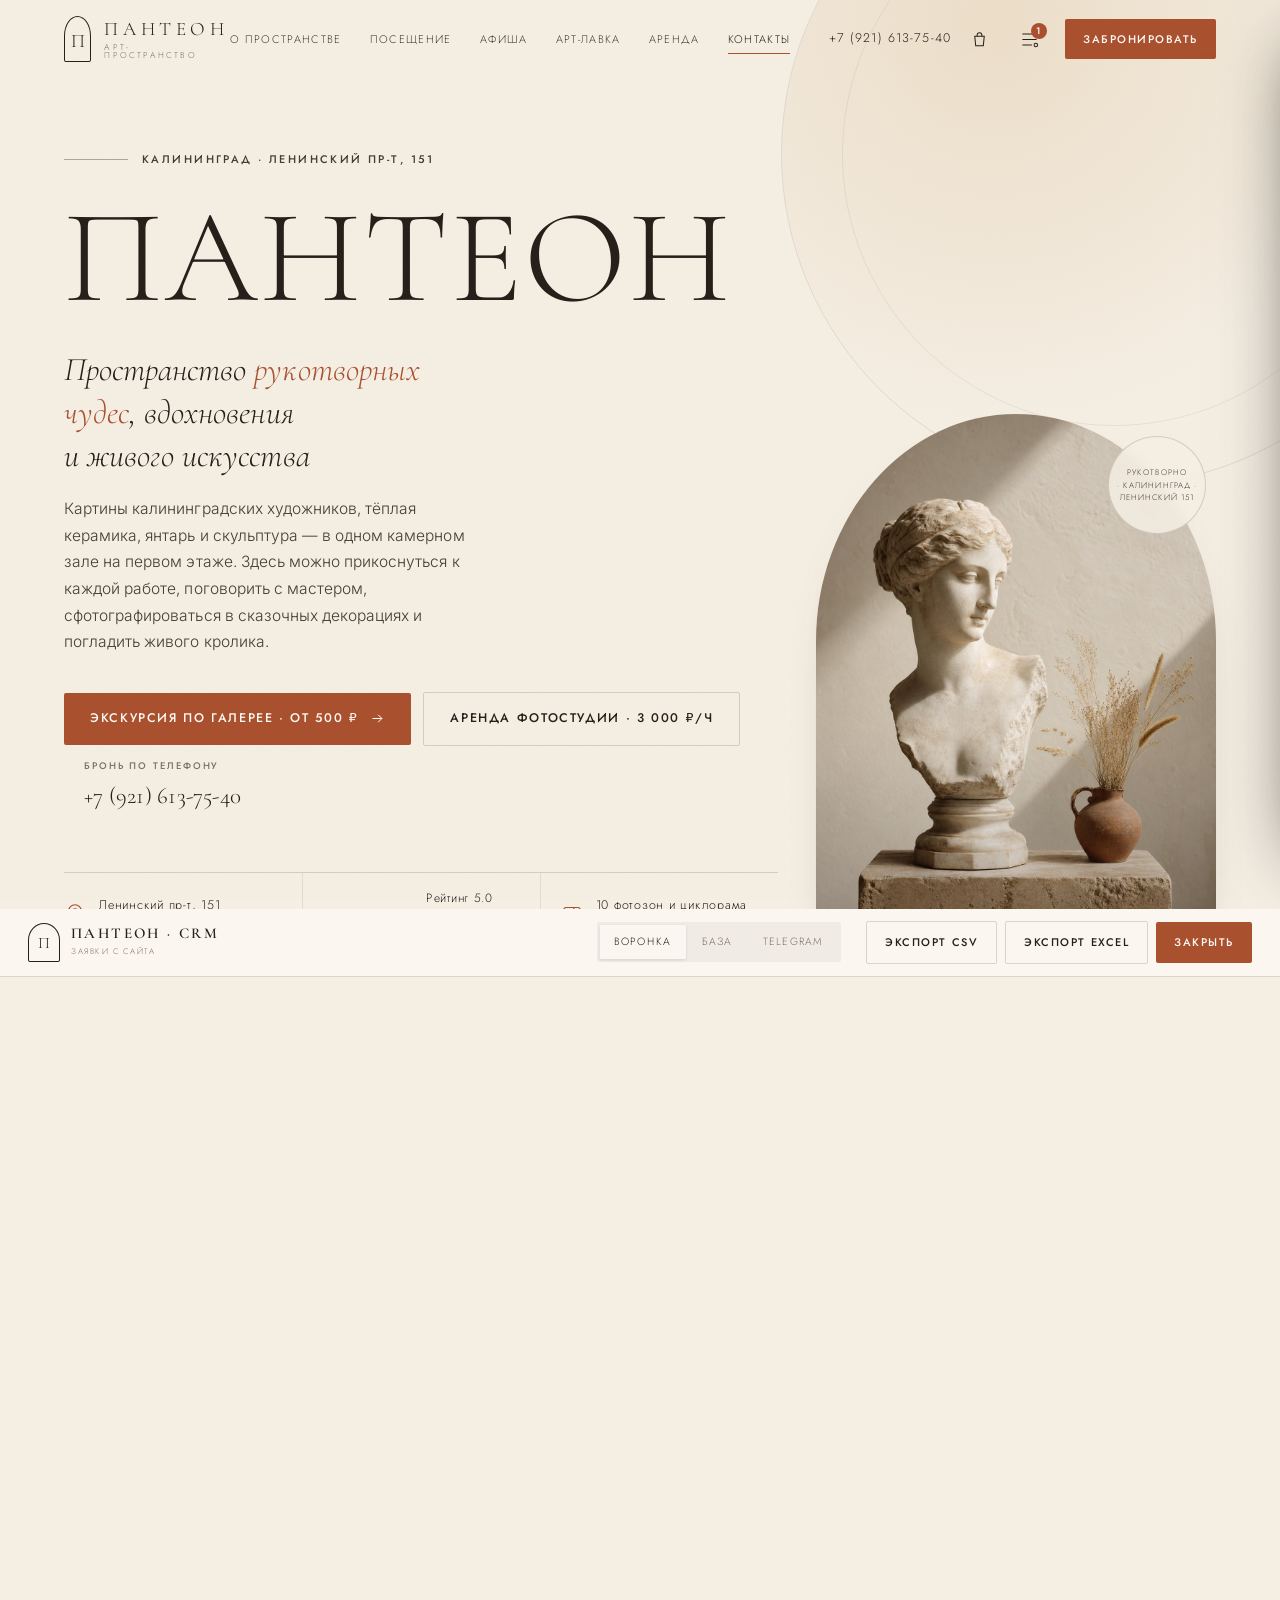
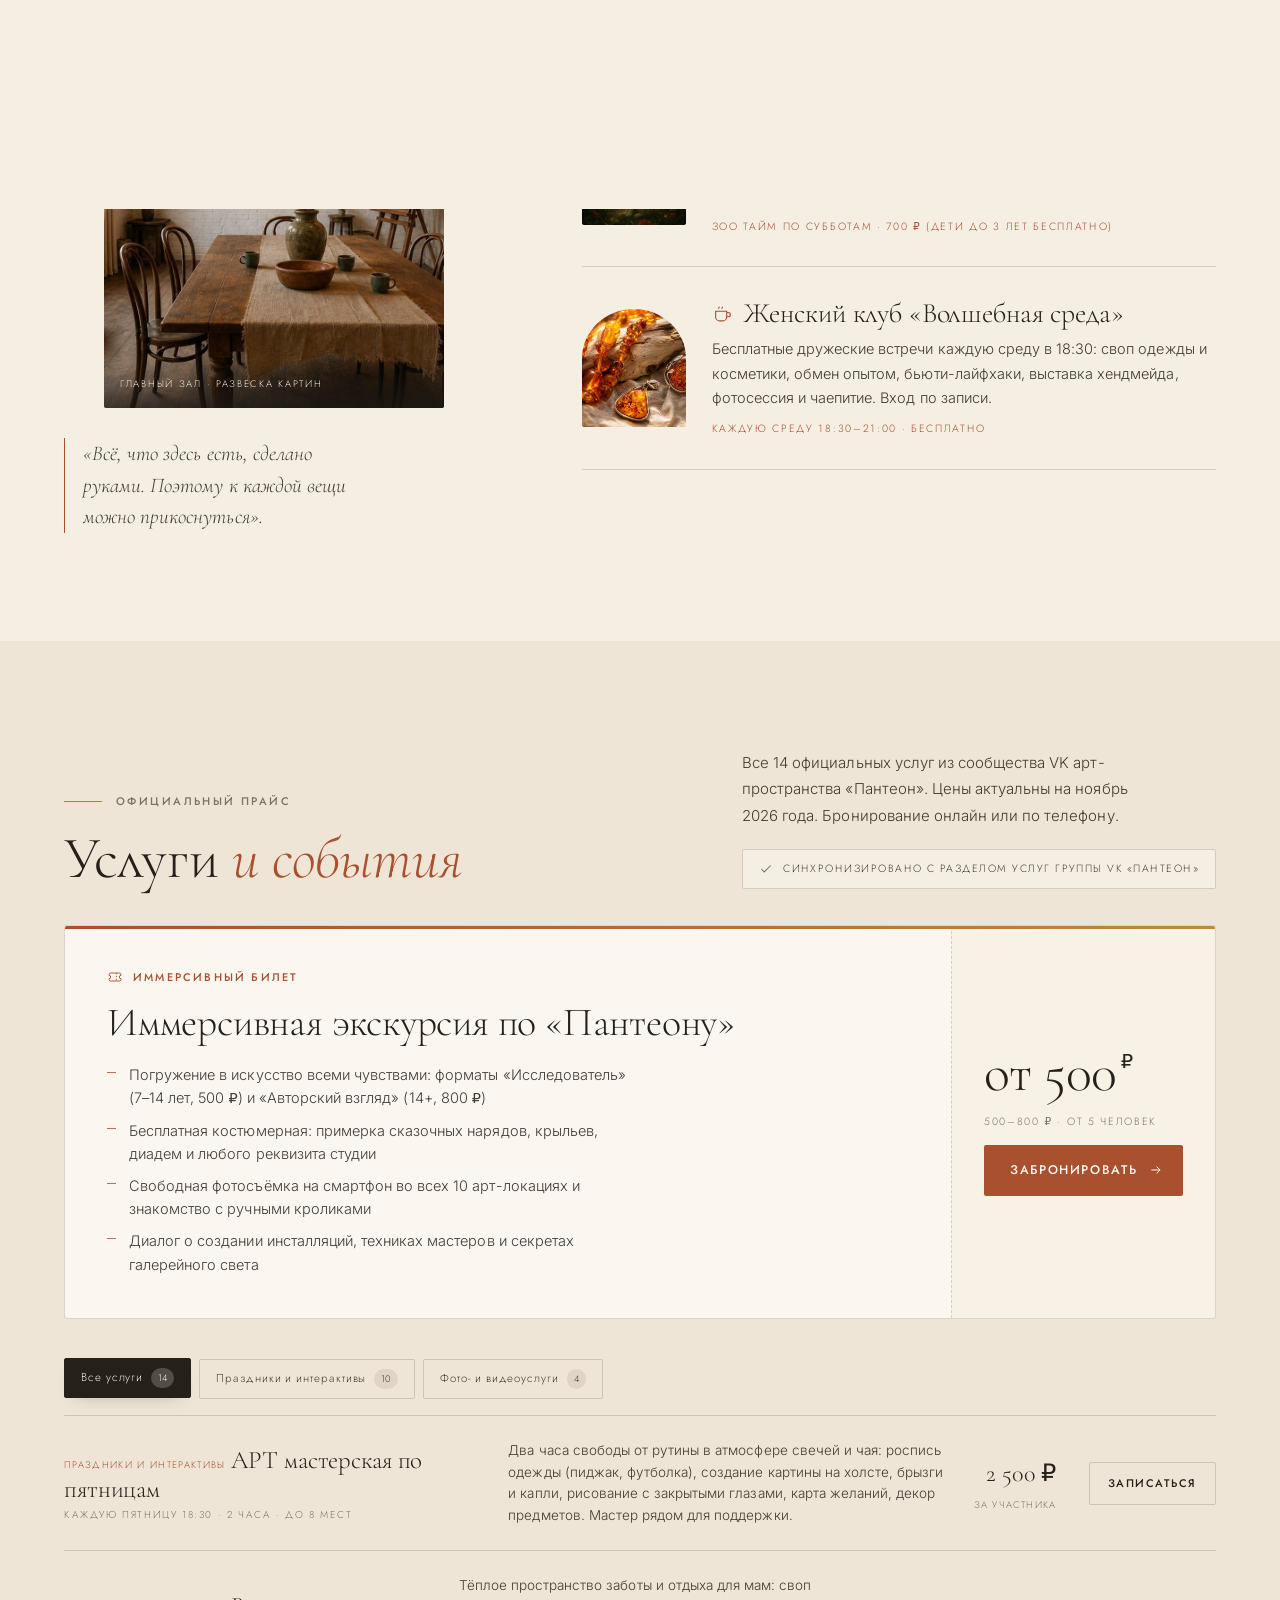
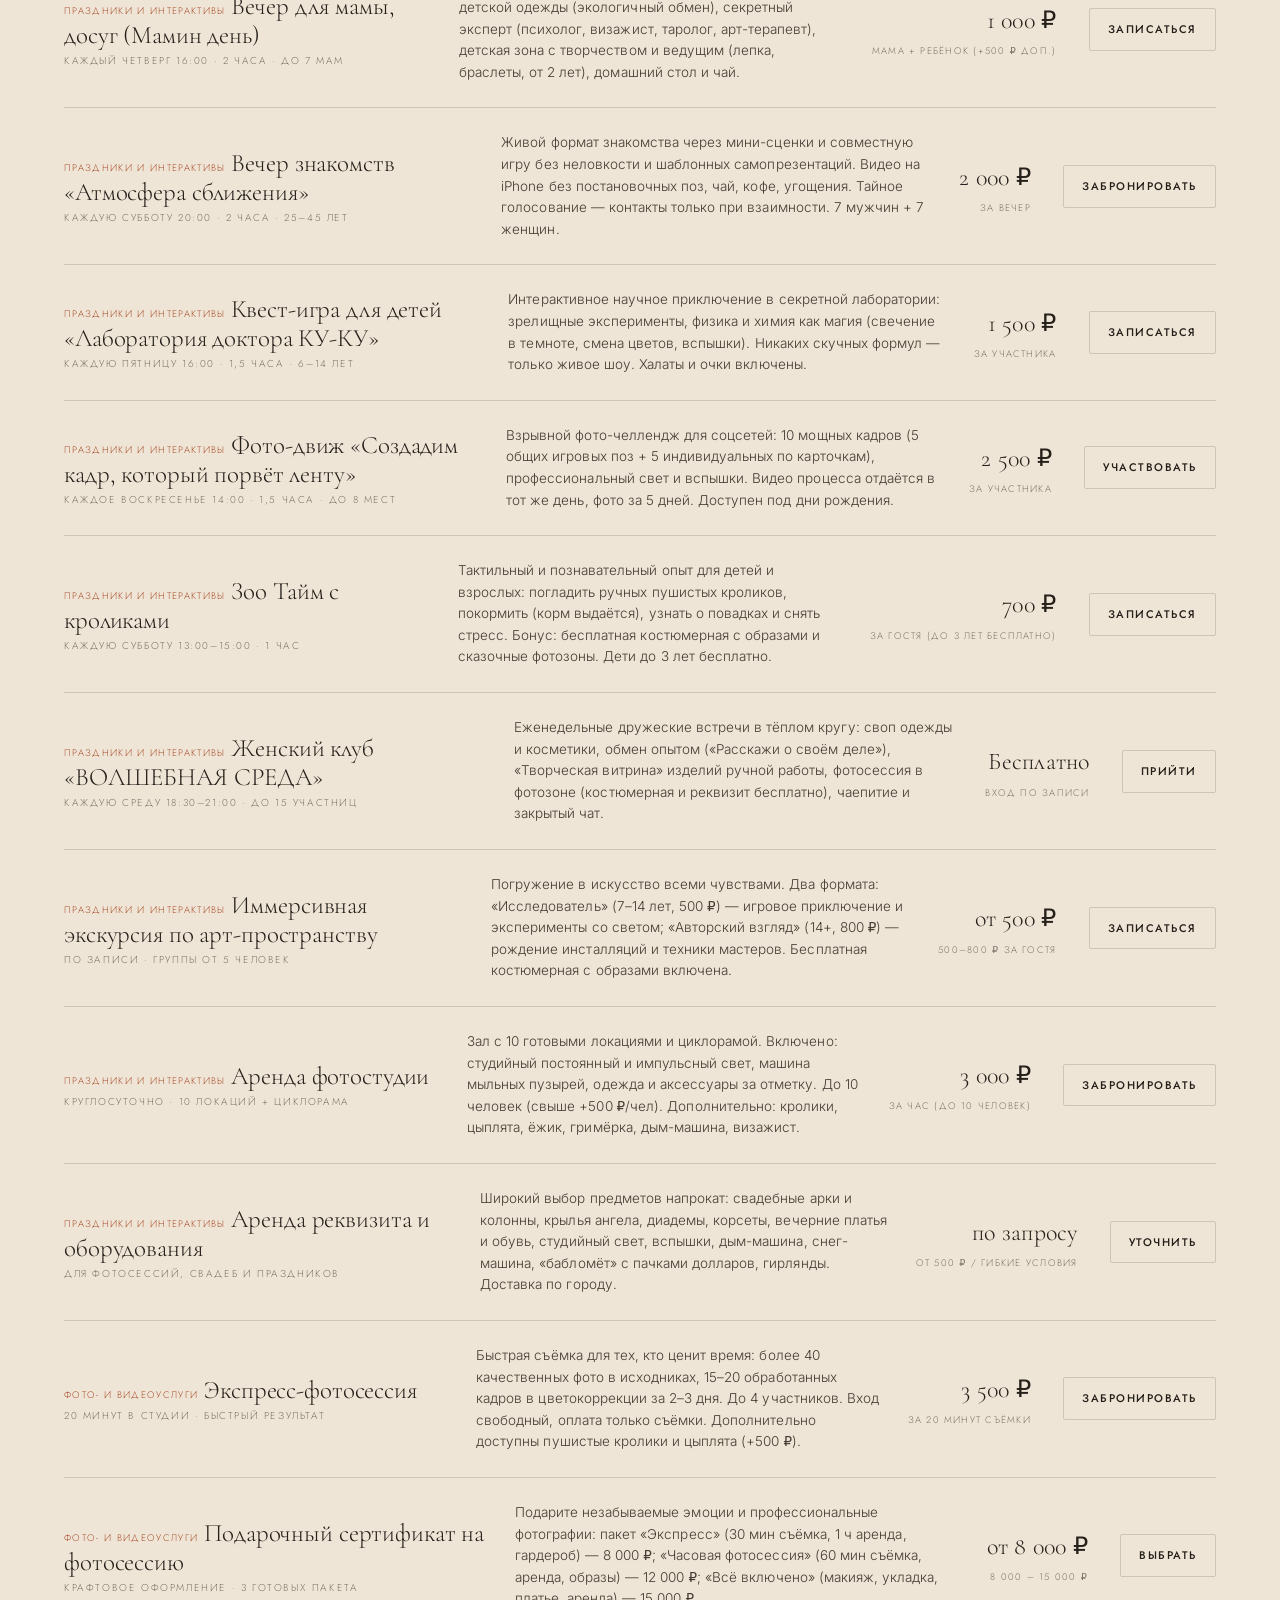
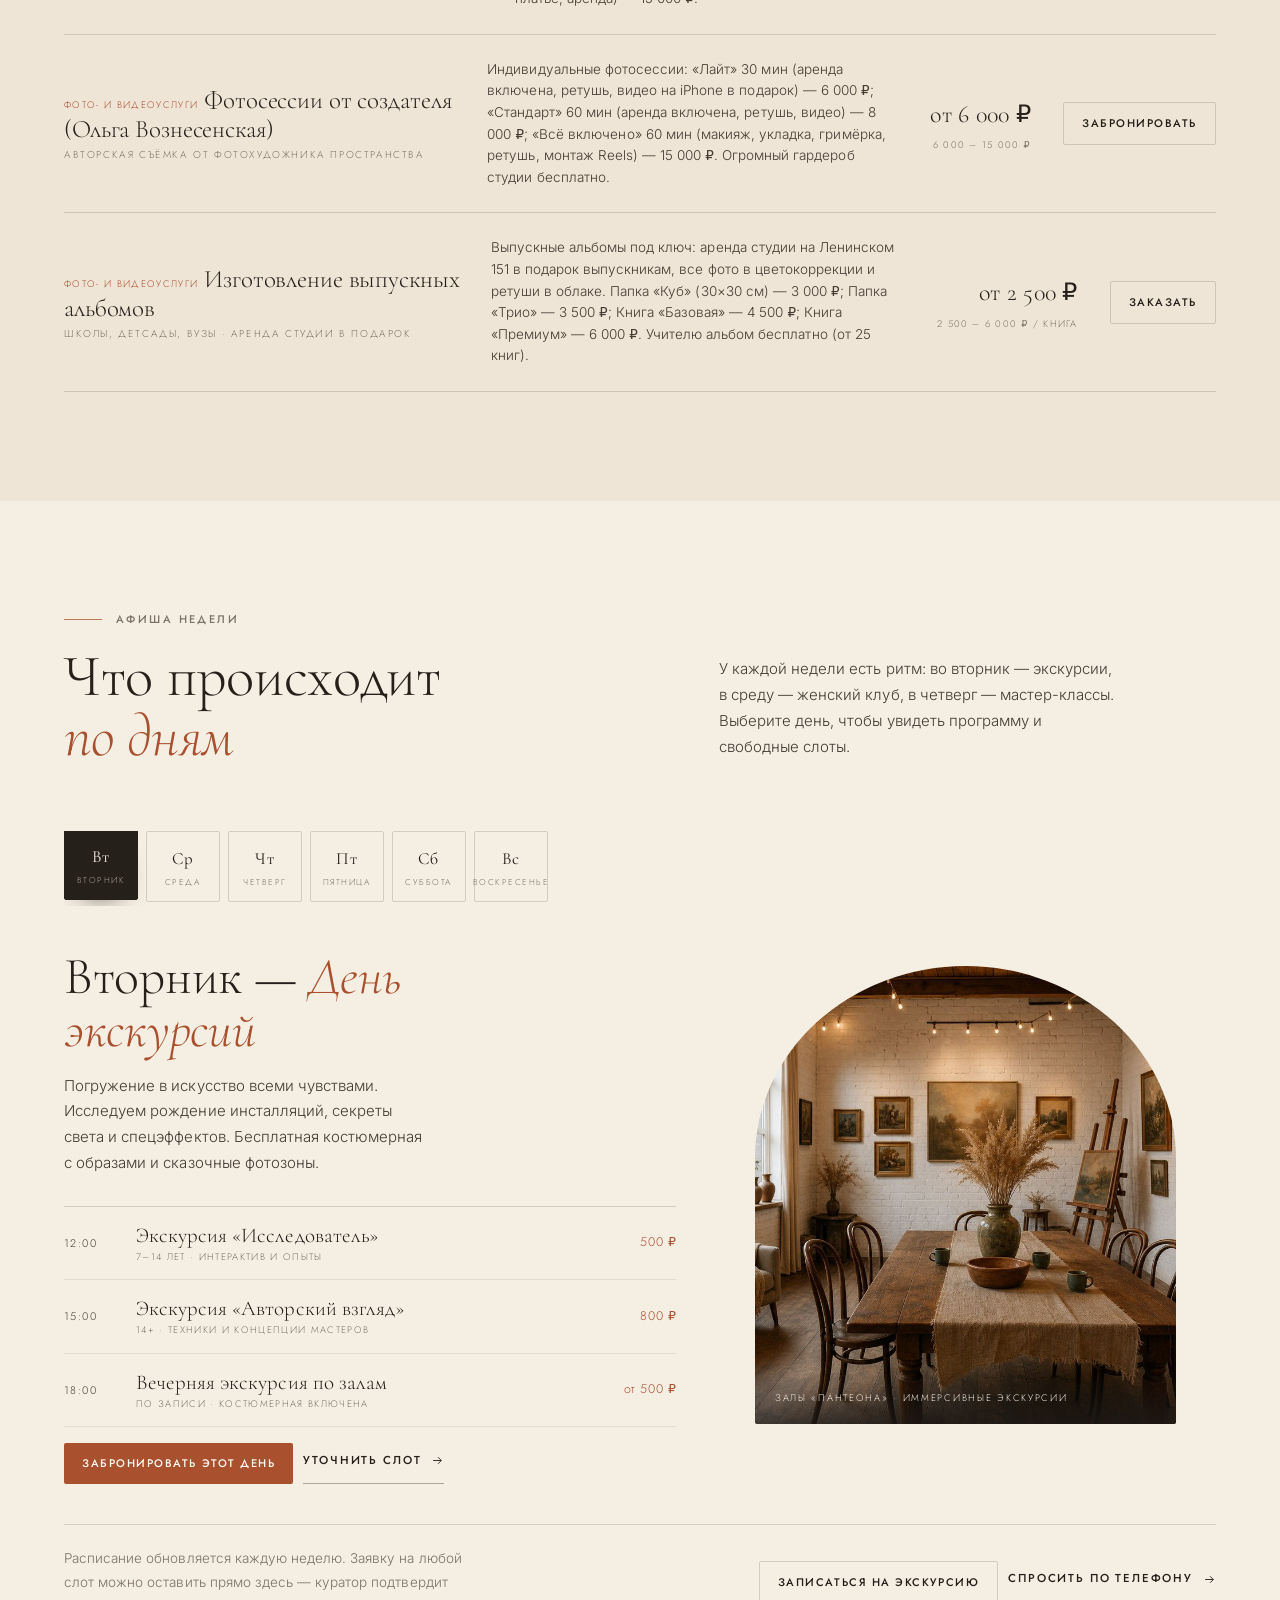
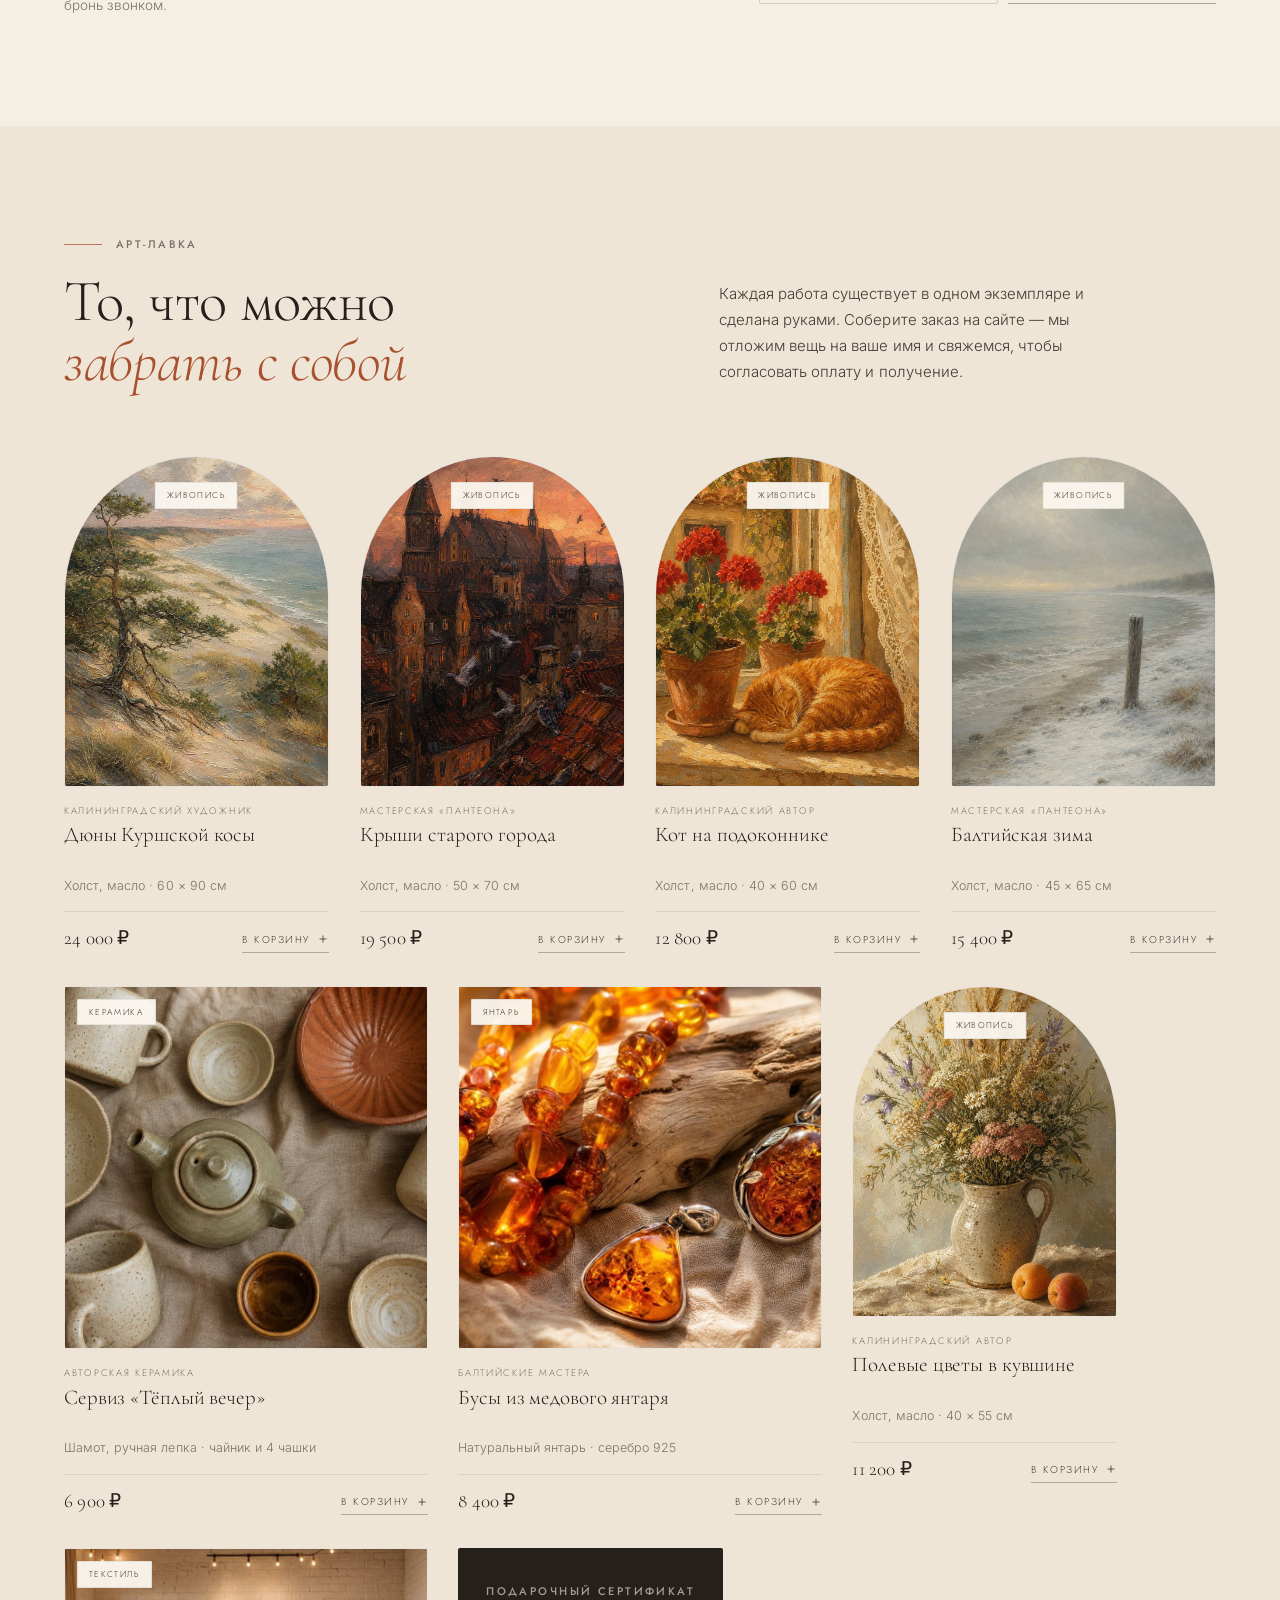
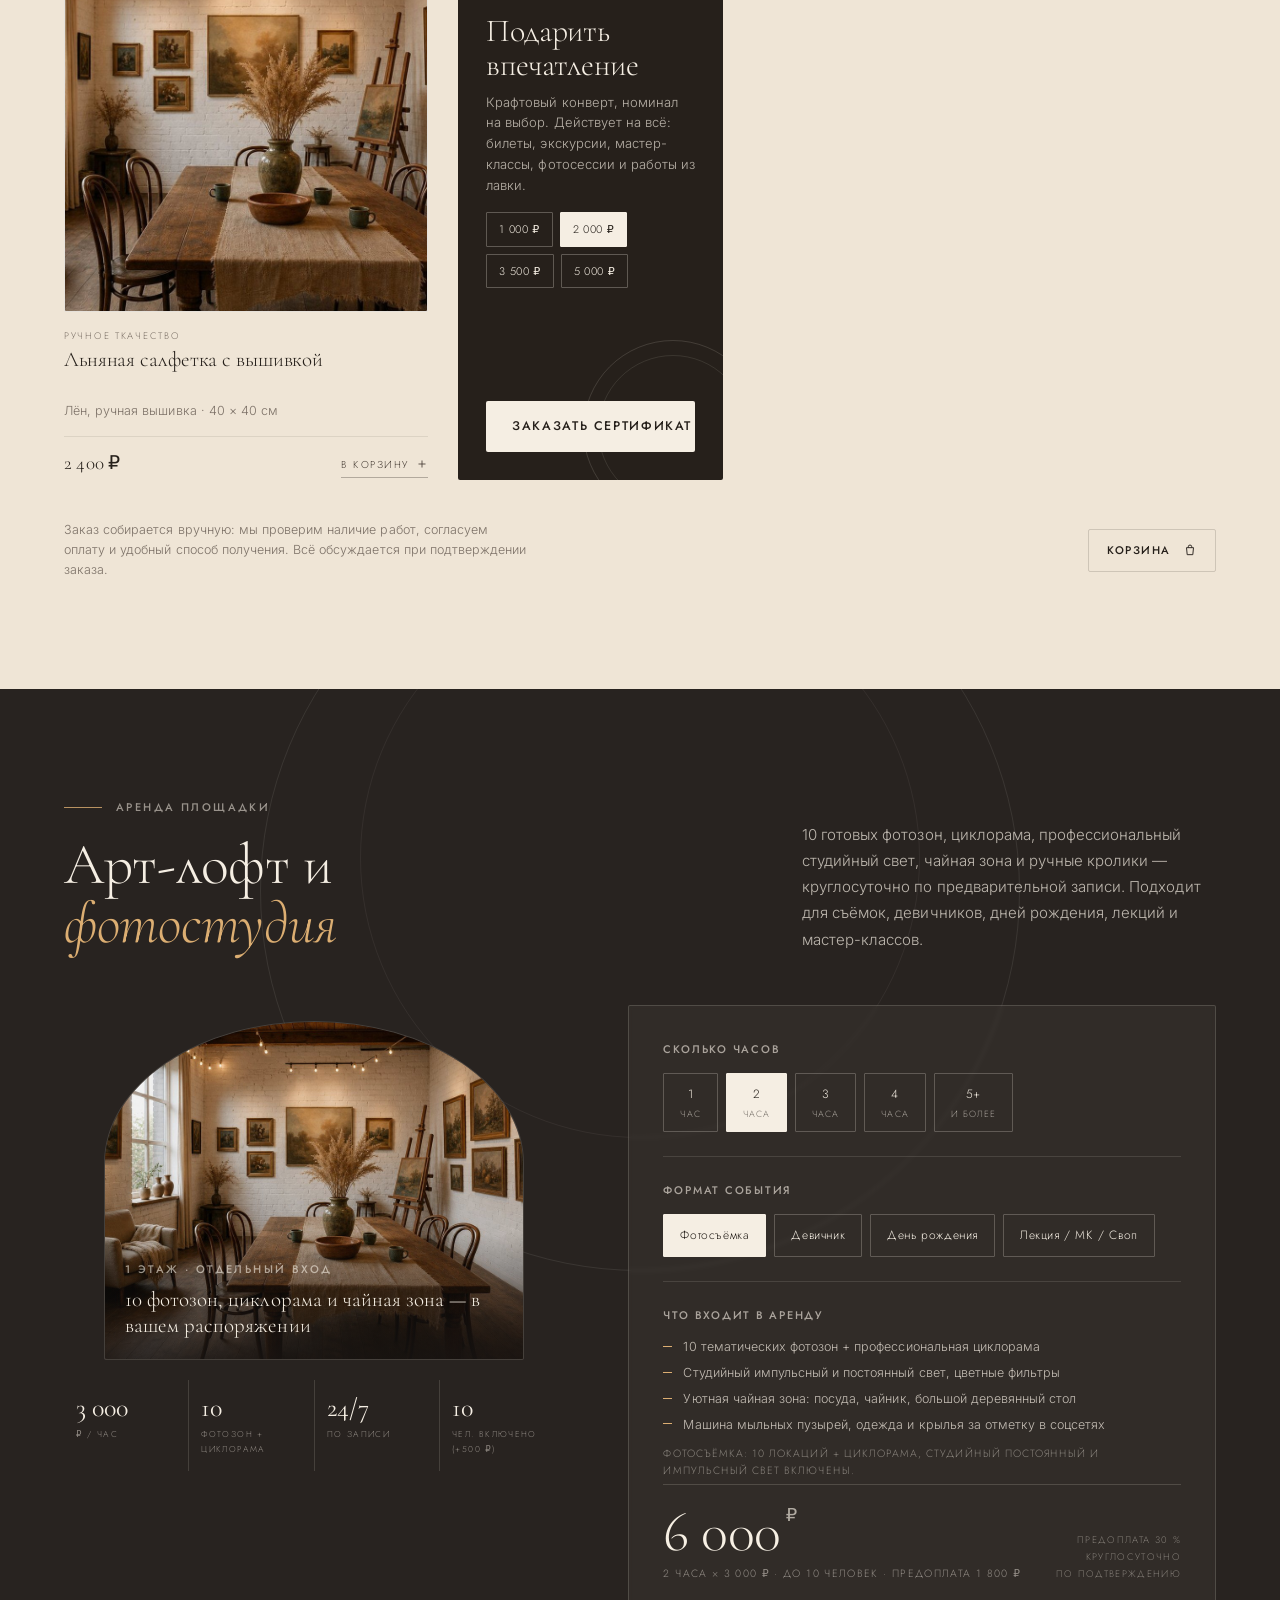
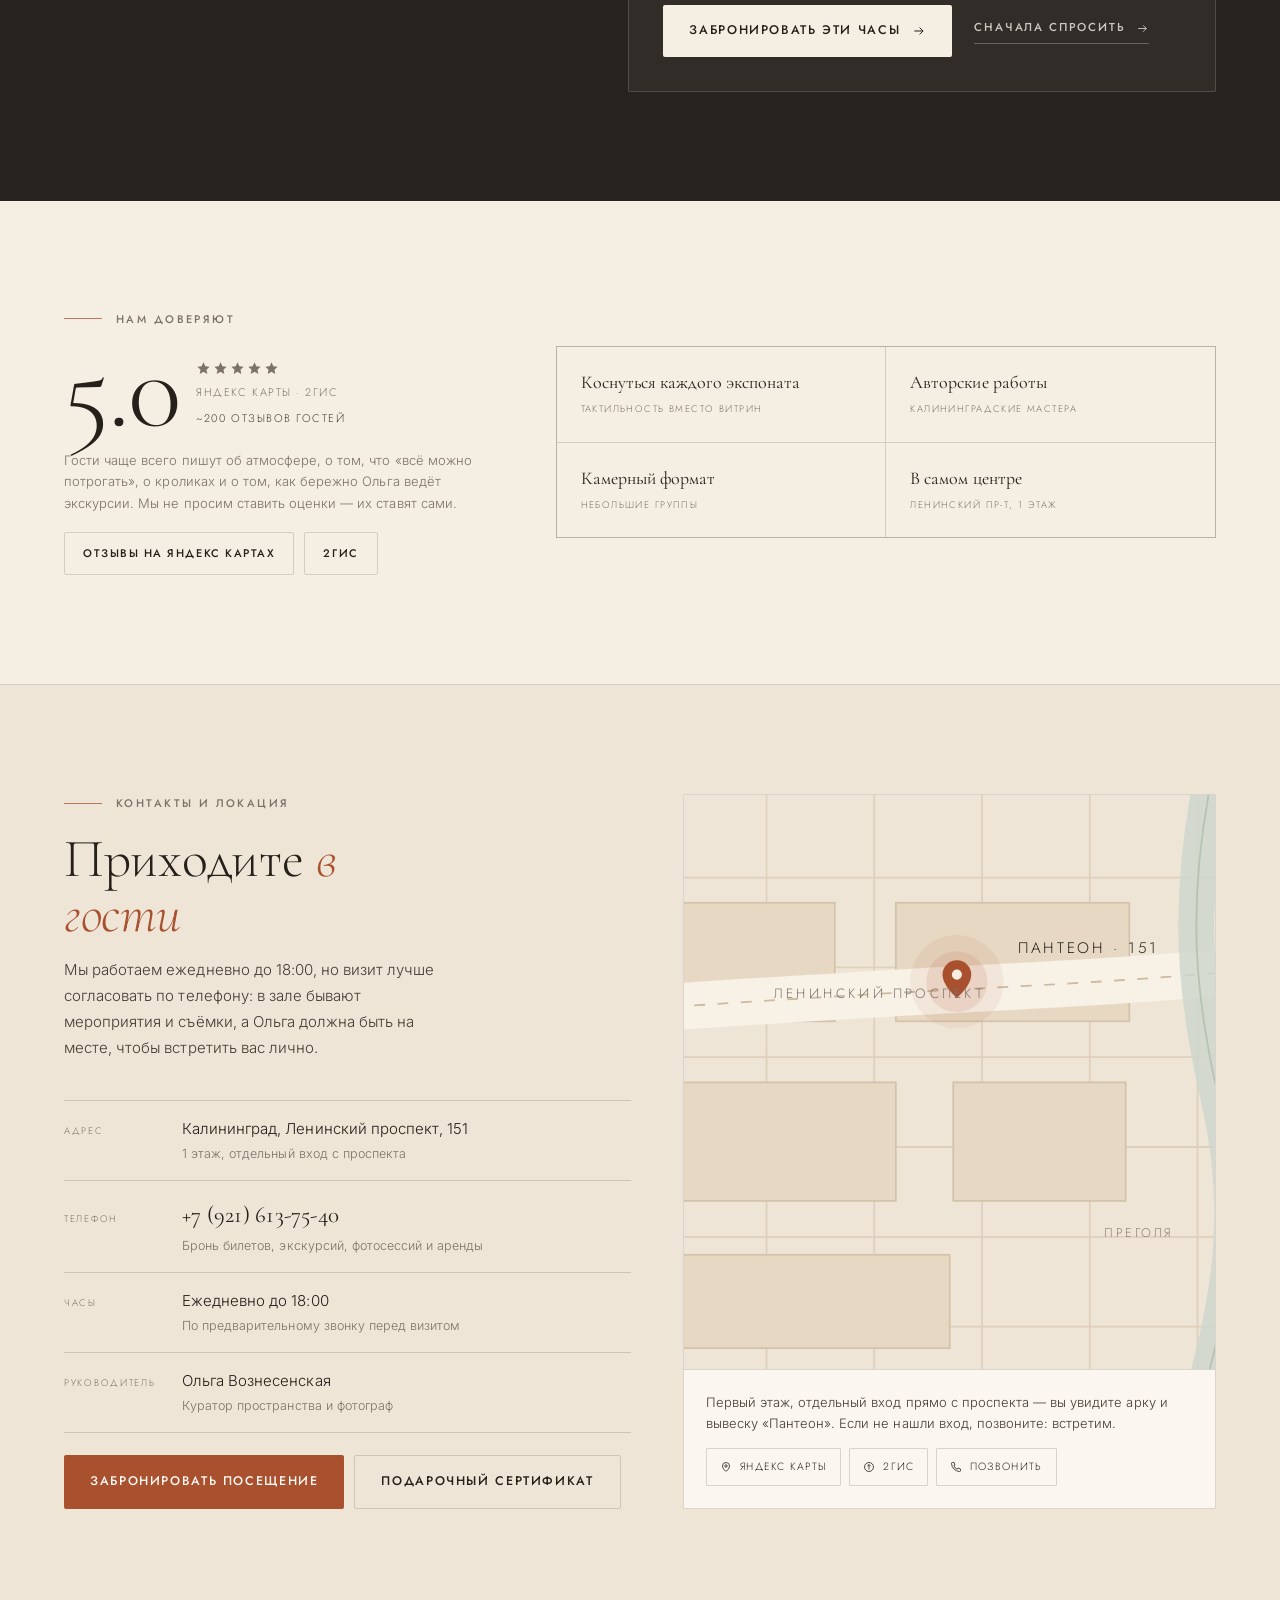
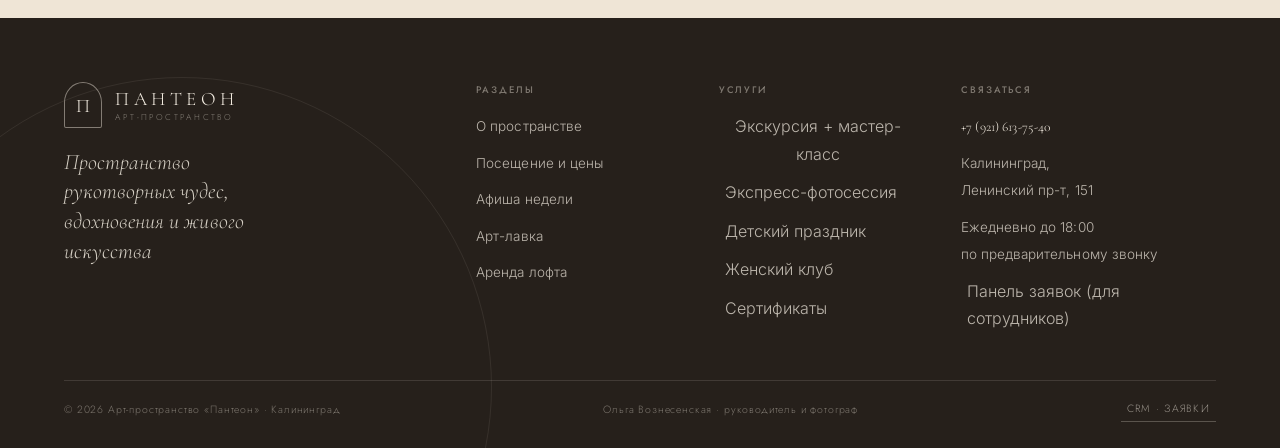
==== commit ba7473f0: "Обновление каталога услуг: перенос всех 14 услуг из раздела VK (цены, форматы, афиша, калькулятор и " ====
--- a/index.html
+++ b/index.html
@@ -3,10 +3,10 @@
 <head>
 <meta charset="utf-8">
 <meta name="viewport" content="width=device-width, initial-scale=1">
-<title>ПАНТЕОН — арт-пространство в Калининграде · Ленинский пр-т, 151</title>
-<meta name="description" content="Арт-пространство «Пантеон» в центре Калининграда: галерея калининградских художников, авторская керамика и янтарь, сказочные фотозоны, живые кролики, мастер-классы, аренда арт-лофта. Вход от 280 ₽. Ленинский проспект, 151.">
+<title>ПАНТЕОН — арт-пространство и фотостудия в Калининграде · Ленинский пр-т, 151</title>
+<meta name="description" content="Арт-пространство «Пантеон» в Калининграде: 10 сказочных фотозон, циклорама, картинная галерея, живые кролики, творческие мастерские, детские квесты, аренда фотостудии 3 000 ₽/ч, экскурсии от 500 ₽. Ленинский проспект, 151.">
 <meta property="og:title" content="ПАНТЕОН — пространство рукотворных чудес, вдохновения и живого искусства">
-<meta property="og:description" content="Картины калининградских мастеров, керамика, янтарь, фотозоны со студийным светом, живые кролики и чайная зона. Ленинский пр-т, 151. Рейтинг 5.0.">
+<meta property="og:description" content="Картины калининградских мастеров, керамика, янтарь, 10 фотозон со студийным светом, живые кролики и чайная зона. Ленинский пр-т, 151. Рейтинг 5.0.">
 <meta property="og:type" content="website">
 <meta name="theme-color" content="#f5eee3">
 <link rel="icon" href="data:image/svg+xml,%3Csvg xmlns='http://www.w3.org/2000/svg' viewBox='0 0 32 40'%3E%3Crect width='32' height='40' fill='%23f5eee3'/%3E%3Cpath d='M4 38V16a12 12 0 0 1 24 0v22' fill='none' stroke='%2326201b' stroke-width='1.4'/%3E%3Ctext x='16' y='30' font-family='Georgia,serif' font-size='16' text-anchor='middle' fill='%2326201b'%3EП%3C/text%3E%3C/svg%3E">
@@ -103,11 +103,11 @@
         <p class="hero__lead" data-rev style="--d:200ms">Картины калининградских художников, тёплая керамика, янтарь и скульптура — в одном камерном зале на первом этаже. Здесь можно прикоснуться к каждой работе, поговорить с мастером, сфотографироваться в сказочных декорациях и погладить живого кролика.</p>
 
         <div class="hero__cta" data-rev style="--d:260ms">
-          <button class="btn" data-book="visite">
-            <span>Посетить галерею · 280 ₽</span>
+          <button class="btn" data-book="excursion_immersive">
+            <span>Экскурсия по галерее · от 500 ₽</span>
             <svg width="15" height="15" viewBox="0 0 24 24" fill="none" stroke="currentColor" stroke-width="1.6"><path d="M4 12h15M13 6l6 6-6 6"/></svg>
           </button>
-          <button class="btn btn--ghost" data-book="rent">Аренда лофта · от 1 500 ₽/ч</button>
+          <button class="btn btn--ghost" data-book="rent_studio">Аренда фотостудии · 3 000 ₽/ч</button>
           <span class="hero__phone">
             <span class="label">Бронь по телефону</span>
             <a href="tel:+79216137540">+7 (921) 613-75-40</a>
@@ -129,12 +129,12 @@
                 <svg width="11" height="11" viewBox="0 0 24 24" fill="currentColor"><path d="m12 2 2.9 6.3 6.9.8-5.1 4.7 1.4 6.8L12 17.3 5.9 20.6l1.4-6.8L2.2 9.1l6.9-.8Z"/></svg>
                 <svg width="11" height="11" viewBox="0 0 24 24" fill="currentColor"><path d="m12 2 2.9 6.3 6.9.8-5.1 4.7 1.4 6.8L12 17.3 5.9 20.6l1.4-6.8L2.2 9.1l6.9-.8Z"/></svg>
               </span>
-              <span class="plate__t" style="font-size:12px">Рейтинг<small>~200 отзывов · Яндекс и 2ГИС</small></span>
+              <span class="plate__t" style="font-size:12px">Рейтинг 5.0<small>Яндекс Карты и 2ГИС</small></span>
             </span>
           </div>
           <div class="plate">
             <svg class="plate__ico" viewBox="0 0 24 24" fill="none" stroke="currentColor" stroke-width="1.3"><path d="M3 8.5A2.5 2.5 0 0 1 5.5 6h13A2.5 2.5 0 0 1 21 8.5v1a2.5 2.5 0 0 0 0 5v1A2.5 2.5 0 0 1 18.5 18h-13A2.5 2.5 0 0 1 3 15.5v-1a2.5 2.5 0 0 0 0-5v-1Z"/><path d="M14 6v12" stroke-dasharray="2 2.4"/></svg>
-            <span class="plate__t">Вход от 280 ₽<small>1 час, свободный осмотр</small></span>
+            <span class="plate__t">10 фотозон и циклорама<small>круглосуточно по записи</small></span>
           </div>
         </div>
       </div>
@@ -197,9 +197,9 @@
         <article class="facet" data-rev style="--d:60ms">
           <span class="facet__thumb"><img src="assets/img/loft-vert.jpg" alt="Фотозона в интерьере арт-пространства" width="760" height="974" loading="lazy"></span>
           <div class="facet__body">
-            <h3 class="facet__title"><i aria-hidden="true"><svg viewBox="0 0 24 24" fill="none" stroke="currentColor" stroke-width="1.2"><path d="M3 8.6A1.6 1.6 0 0 1 4.6 7h2.2l1.3-2h7.8l1.3 2h2.2A1.6 1.6 0 0 1 21 8.6v9.8A1.6 1.6 0 0 1 19.4 20H4.6A1.6 1.6 0 0 1 3 18.4V8.6Z"/><circle cx="12" cy="13.4" r="3.3"/></svg></i> Сказочные фотозоны</h3>
-            <p class="facet__desc">Несколько готовых декораций со студийным светом: цветочные арки, винтажная мебель, сухоцветы и живописные фоны. Снимайте на телефон свободно или закажите экспресс-съёмку у Ольги.</p>
-            <p class="facet__meta">Фото на смартфон включено в билет</p>
+            <h3 class="facet__title"><i aria-hidden="true"><svg viewBox="0 0 24 24" fill="none" stroke="currentColor" stroke-width="1.2"><path d="M3 8.6A1.6 1.6 0 0 1 4.6 7h2.2l1.3-2h7.8l1.3 2h2.2A1.6 1.6 0 0 1 21 8.6v9.8A1.6 1.6 0 0 1 19.4 20H4.6A1.6 1.6 0 0 1 3 18.4V8.6Z"/><circle cx="12" cy="13.4" r="3.3"/></svg></i> 10 сказочных фотозон</h3>
+            <p class="facet__desc">10 готовых локаций со студийным импульсным и постоянным светом + циклорама: цветочные арки, винтаж, крылья ангела, платья и реквизит. Снимайте на смартфон или закажите фотосессию.</p>
+            <p class="facet__meta">Аренда 3 000 ₽/ч · Экспресс-съёмка 3 500 ₽</p>
           </div>
         </article>
 
@@ -207,17 +207,17 @@
           <span class="facet__thumb"><img src="assets/img/painting-rabbit.jpg" alt="Картина с белым кроликом в саду" width="900" height="1350" loading="lazy"></span>
           <div class="facet__body">
             <h3 class="facet__title"><i aria-hidden="true"><svg viewBox="0 0 24 24" fill="none" stroke="currentColor" stroke-width="1.2"><path d="M8.4 10.6C7 8.5 6.6 4.6 8.2 3.4c1.5 1.1 2.1 4 1.9 6.2"/><path d="M14 10.8c.6-2.6 2-5.6 3.6-4.7 1.5 1 .9 4.4-.6 5.9"/><path d="M12 10.6c3.1 0 5.6 2.4 5.6 5.2S15.3 21 12 21s-5.6-2.4-5.6-5.2 2.5-5.2 5.6-5.2Z"/><circle cx="9.9" cy="15" r=".7" fill="currentColor" stroke="none"/><circle cx="14.1" cy="15" r=".7" fill="currentColor" stroke="none"/><path d="M12 16.6v1.4"/></svg></i> Живые кролики</h3>
-            <p class="facet__desc">Ручные пушистые кролики живут прямо в зале. Их можно погладить, подержать на руках и сфотографировать — тактильная радость, которая одинаково работает для детей и для взрослых.</p>
-            <p class="facet__meta">Ежедневно · под присмотром куратора</p>
+            <p class="facet__desc">Ручные пушистые кролики живут прямо в зале. Каждую субботу с 13:00 до 15:00 проходит «Зоо Тайм»: тактильный контакт, кормление, костюмерная и фото на память.</p>
+            <p class="facet__meta">Зоо Тайм по субботам · 700 ₽ (дети до 3 лет бесплатно)</p>
           </div>
         </article>
 
         <article class="facet" data-rev style="--d:180ms">
           <span class="facet__thumb"><img src="assets/img/amber-sq.jpg" alt="Янтарные украшения на льняной ткани" width="800" height="800" loading="lazy"></span>
           <div class="facet__body">
-            <h3 class="facet__title"><i aria-hidden="true"><svg viewBox="0 0 24 24" fill="none" stroke="currentColor" stroke-width="1.2"><path d="M4 9h12v6.2A4.3 4.3 0 0 1 11.7 19.5H8.3A4.3 4.3 0 0 1 4 15.2V9Z"/><path d="M16 10.4h1.7a2.3 2.3 0 0 1 0 4.6H16"/><path d="M7 6.2c0-.9 1-1.1 1-2M10.6 6.2c0-.9 1-1.1 1-2"/></svg></i> Женский клуб и чайная зона</h3>
-            <p class="facet__desc">«Волшебная среда» — клуб, который собирается каждую среду в 18:30: нетворкинг, арт-терапия, чай и практики. Здесь же проходят девичники, семейные чаепития и тихие разговоры после экскурсии.</p>
-            <p class="facet__meta">Каждую среду · 380 ₽ за встречу</p>
+            <h3 class="facet__title"><i aria-hidden="true"><svg viewBox="0 0 24 24" fill="none" stroke="currentColor" stroke-width="1.2"><path d="M4 9h12v6.2A4.3 4.3 0 0 1 11.7 19.5H8.3A4.3 4.3 0 0 1 4 15.2V9Z"/><path d="M16 10.4h1.7a2.3 2.3 0 0 1 0 4.6H16"/><path d="M7 6.2c0-.9 1-1.1 1-2M10.6 6.2c0-.9 1-1.1 1-2"/></svg></i> Женский клуб «Волшебная среда»</h3>
+            <p class="facet__desc">Бесплатные дружеские встречи каждую среду в 18:30: своп одежды и косметики, обмен опытом, бьюти-лайфхаки, выставка хендмейда, фотосессия и чаепитие. Вход по записи.</p>
+            <p class="facet__meta">Каждую среду 18:30–21:00 · бесплатно</p>
           </div>
         </article>
       </div>
@@ -228,18 +228,18 @@
 <!-- ================= ПРАЙС ================= -->
 <section class="section price" id="price">
   <div class="wrap">
-    <div class="price__head" style="margin-bottom:clamp(28px,3.6vw,44px)">
+    <div class="price__head" style="margin-bottom:clamp(24px,3.2vw,36px)">
       <div>
         <div class="sec-title-line" data-rev>
           <span class="label">Официальный прайс</span>
         </div>
-        <h2 class="sec-head__title" data-rev style="--d:60ms">Посещение <em>и услуги</em></h2>
+        <h2 class="sec-head__title" data-rev style="--d:60ms">Услуги <em>и события</em></h2>
       </div>
       <div data-rev style="--d:120ms">
-        <p class="sec-head__aside" style="margin-bottom:14px">Цены действуют с 1 ноября 2026 года. Перед визитом позвоните — мы подтвердим свободное время и предупредим, если в зале идёт мероприятие.</p>
+        <p class="sec-head__aside" style="margin-bottom:14px">Все 14 официальных услуг из сообщества VK арт-пространства «Пантеон». Цены актуальны на ноябрь 2026 года. Бронирование онлайн или по телефону.</p>
         <span class="price__note">
           <svg width="14" height="14" viewBox="0 0 24 24" fill="none" stroke="currentColor" stroke-width="1.8"><path d="M20 6 9 17l-5-5"/></svg>
-          Актуальный первоисточник цен. На Яндекс Картах данные могут быть устаревшими
+          Синхронизировано с разделом услуг группы VK «Пантеон»
         </span>
       </div>
     </div>
@@ -249,24 +249,31 @@
       <div class="ticket__main">
         <span class="ticket__tag">
           <svg width="16" height="16" viewBox="0 0 24 24" fill="none" stroke="currentColor" stroke-width="1.4"><path d="M3 8.5A2.5 2.5 0 0 1 5.5 6h13A2.5 2.5 0 0 1 21 8.5v1a2.5 2.5 0 0 0 0 5v1A2.5 2.5 0 0 1 18.5 18h-13A2.5 2.5 0 0 1 3 15.5v-1a2.5 2.5 0 0 0 0-5v-1Z"/><path d="M14 6v12" stroke-dasharray="2 2.4"/></svg>
-          <span class="label" style="color:inherit;letter-spacing:.2em">Ознакомительный билет</span>
+          <span class="label" style="color:inherit;letter-spacing:.2em">Иммерсивный билет</span>
         </span>
-        <h3 class="ticket__title">«Возможности Пантеона»</h3>
+        <h3 class="ticket__title">Иммерсивная экскурсия по «Пантеону»</h3>
         <ul class="ticket__list">
-          <li>1 час свободного осмотра всех залов галереи</li>
-          <li>Фотосъёмка на свой смартфон во всех фотозонах</li>
-          <li>Знакомство с кроликами и общение с куратором</li>
-          <li>Действует в любой день работы пространства</li>
+          <li>Погружение в искусство всеми чувствами: форматы «Исследователь» (7–14 лет, 500 ₽) и «Авторский взгляд» (14+, 800 ₽)</li>
+          <li>Бесплатная костюмерная: примерка сказочных нарядов, крыльев, диадем и любого реквизита студии</li>
+          <li>Свободная фотосъёмка на смартфон во всех 10 арт-локациях и знакомство с ручными кроликами</li>
+          <li>Диалог о создании инсталляций, техниках мастеров и секретах галерейного света</li>
         </ul>
       </div>
       <div class="ticket__side">
-        <div class="ticket__price">280<sup>₽</sup></div>
-        <div class="ticket__unit">за гостя · 1 час</div>
-        <button class="btn btn--full" data-book="visite">
+        <div class="ticket__price">от 500<sup>₽</sup></div>
+        <div class="ticket__unit">500–800 ₽ · от 5 человек</div>
+        <button class="btn btn--full" data-book="excursion_immersive">
           <span>Забронировать</span>
           <svg width="14" height="14" viewBox="0 0 24 24" fill="none" stroke="currentColor" stroke-width="1.7"><path d="M4 12h15M13 6l6 6-6 6"/></svg>
         </button>
       </div>
+    </div>
+
+    <!-- фильтры услуг -->
+    <div class="pfilters" id="priceFilters" data-rev>
+      <button class="pfilter is-on" data-pcat="all">Все услуги <small>14</small></button>
+      <button class="pfilter" data-pcat="events">Праздники и интерактивы <small>10</small></button>
+      <button class="pfilter" data-pcat="photo">Фото- и видеоуслуги <small>4</small></button>
     </div>
 
     <!-- список услуг -->
@@ -348,9 +355,9 @@
         <div class="sec-title-line" data-rev>
           <span class="label">Аренда площадки</span>
         </div>
-        <h2 class="rent__title" data-rev style="--d:60ms">Арт-лофт <em>для вашего события</em></h2>
-      </div>
-      <p class="rent__lead" data-rev style="--d:120ms">Светлый зал с картинами, керамикой и тёплым светом — для девичника, дня рождения, лекции или книжного свопа. Чайная зона, музыка, кролики и фотозоны включены в аренду.</p>
+        <h2 class="rent__title" data-rev style="--d:60ms">Арт-лофт и <em>фотостудия</em></h2>
+      </div>
+      <p class="rent__lead" data-rev style="--d:120ms">10 готовых фотозон, циклорама, профессиональный студийный свет, чайная зона и ручные кролики — круглосуточно по предварительной записи. Подходит для съёмок, девичников, дней рождения, лекций и мастер-классов.</p>
     </div>
 
     <div class="rent__grid">
@@ -359,14 +366,14 @@
           <img src="assets/img/loft.jpg" alt="Арт-лофт «Пантеона»: длинный деревянный стол, картины на кирпичной стене, мягкий дневной свет" width="1200" height="800" loading="lazy">
           <figcaption class="fig-note">
             <span class="label">1 этаж · отдельный вход</span>
-            <p>Зал, чайная зона и фотозоны — в вашем распоряжении</p>
+            <p>10 фотозон, циклорама и чайная зона — в вашем распоряжении</p>
           </figcaption>
         </figure>
         <div class="rent__facts">
-          <div class="rent__fact"><b>1 500</b><span>₽ / час</span></div>
-          <div class="rent__fact"><b>2 ч</b><span>минимум</span></div>
-          <div class="rent__fact"><b>18:00</b><span>работаем до</span></div>
-          <div class="rent__fact"><b>1</b><span>этаж · свой вход</span></div>
+          <div class="rent__fact"><b>3 000</b><span>₽ / час</span></div>
+          <div class="rent__fact"><b>10</b><span>фотозон + циклорама</span></div>
+          <div class="rent__fact"><b>24/7</b><span>по записи</span></div>
+          <div class="rent__fact"><b>10</b><span>чел. включено (+500 ₽)</span></div>
         </div>
       </div>
 
@@ -382,19 +389,19 @@
         <div class="calc__step" style="padding-bottom:0;margin-bottom:0;border-bottom:0">
           <div class="calc__legend"><b>Что входит в аренду</b></div>
           <ul class="calc__incl">
-            <li>Зал с картинами, керамикой и скульптурой</li>
-            <li>Чайная зона: посуда, чайник, стол и посадка</li>
-            <li>Фотозоны и студийный свет</li>
-            <li>Кролики и куратор на связи</li>
+            <li>10 тематических фотозон + профессиональная циклорама</li>
+            <li>Студийный импульсный и постоянный свет, цветные фильтры</li>
+            <li>Уютная чайная зона: посуда, чайник, большой деревянный стол</li>
+            <li>Машина мыльных пузырей, одежда и крылья за отметку в соцсетях</li>
           </ul>
-          <p class="calc__note" id="calcFormatNote">Девичник: фотозоны и студийный свет включены в аренду.</p>
+          <p class="calc__note" id="calcFormatNote">Фотосъёмка: 10 локаций + циклорама, студийный свет включены.</p>
         </div>
         <div class="calc__total">
           <div>
-            <div class="calc__sum" id="calcSum">3 000<sup>₽</sup></div>
-            <div class="calc__hint" id="calcHint">2 часа × 1 500 ₽ · предоплата 900 ₽</div>
-          </div>
-          <div class="calc__terms">Предоплата 30 %<br>Дата закрепляется<br>после подтверждения</div>
+            <div class="calc__sum" id="calcSum">6 000<sup>₽</sup></div>
+            <div class="calc__hint" id="calcHint">2 часа × 3 000 ₽ · до 10 человек · предоплата 1 800 ₽</div>
+          </div>
+          <div class="calc__terms">Предоплата 30 %<br>Круглосуточно<br>по подтверждению</div>
         </div>
         <div class="calc__actions">
           <button class="btn btn--paper" id="calcBook">
--- a/assets/css/style.css
+++ b/assets/css/style.css
@@ -401,6 +401,14 @@
 .ticket__price{font-family:var(--serif);font-size:clamp(38px,5vw,54px);line-height:.95;letter-spacing:-.01em}
 .ticket__price sup{font-size:.36em;vertical-align:super;letter-spacing:.04em;font-family:var(--sans);font-weight:400;top:-.2em;position:relative;margin-left:4px}
 .ticket__unit{font-family:var(--sans);font-size:10.5px;letter-spacing:.16em;text-transform:uppercase;color:var(--muted)}
+
+.pfilters{display:flex;gap:8px;flex-wrap:wrap;margin:clamp(20px,2.5vw,28px) 0 16px}
+.pfilter{display:inline-flex;align-items:center;gap:8px;padding:9px 16px;border:1px solid var(--line);border-radius:2px;background:transparent;color:var(--ink-soft);font-family:var(--sans);font-size:11.5px;letter-spacing:.08em;cursor:pointer;transition:all .18s ease}
+.pfilter:hover{border-color:var(--ink);color:var(--ink);background:rgba(38,32,27,.03)}
+.pfilter.is-on{background:var(--ink);border-color:var(--ink);color:var(--paper);transform:translateY(-1px);box-shadow:0 8px 18px -12px rgba(38,32,27,.35)}
+.pfilter small{font-size:9.5px;padding:2px 7px;border-radius:10px;background:rgba(125,114,104,.14);color:var(--ink-soft);letter-spacing:0}
+.pfilter.is-on small{background:rgba(245,238,227,.22);color:var(--paper)}
+.prow__cat{display:inline-block;font-family:var(--sans);font-size:9.5px;letter-spacing:.14em;text-transform:uppercase;color:var(--terra);margin-bottom:4px}
 
 .plist{border-top:1px solid var(--line)}
 .prow{
